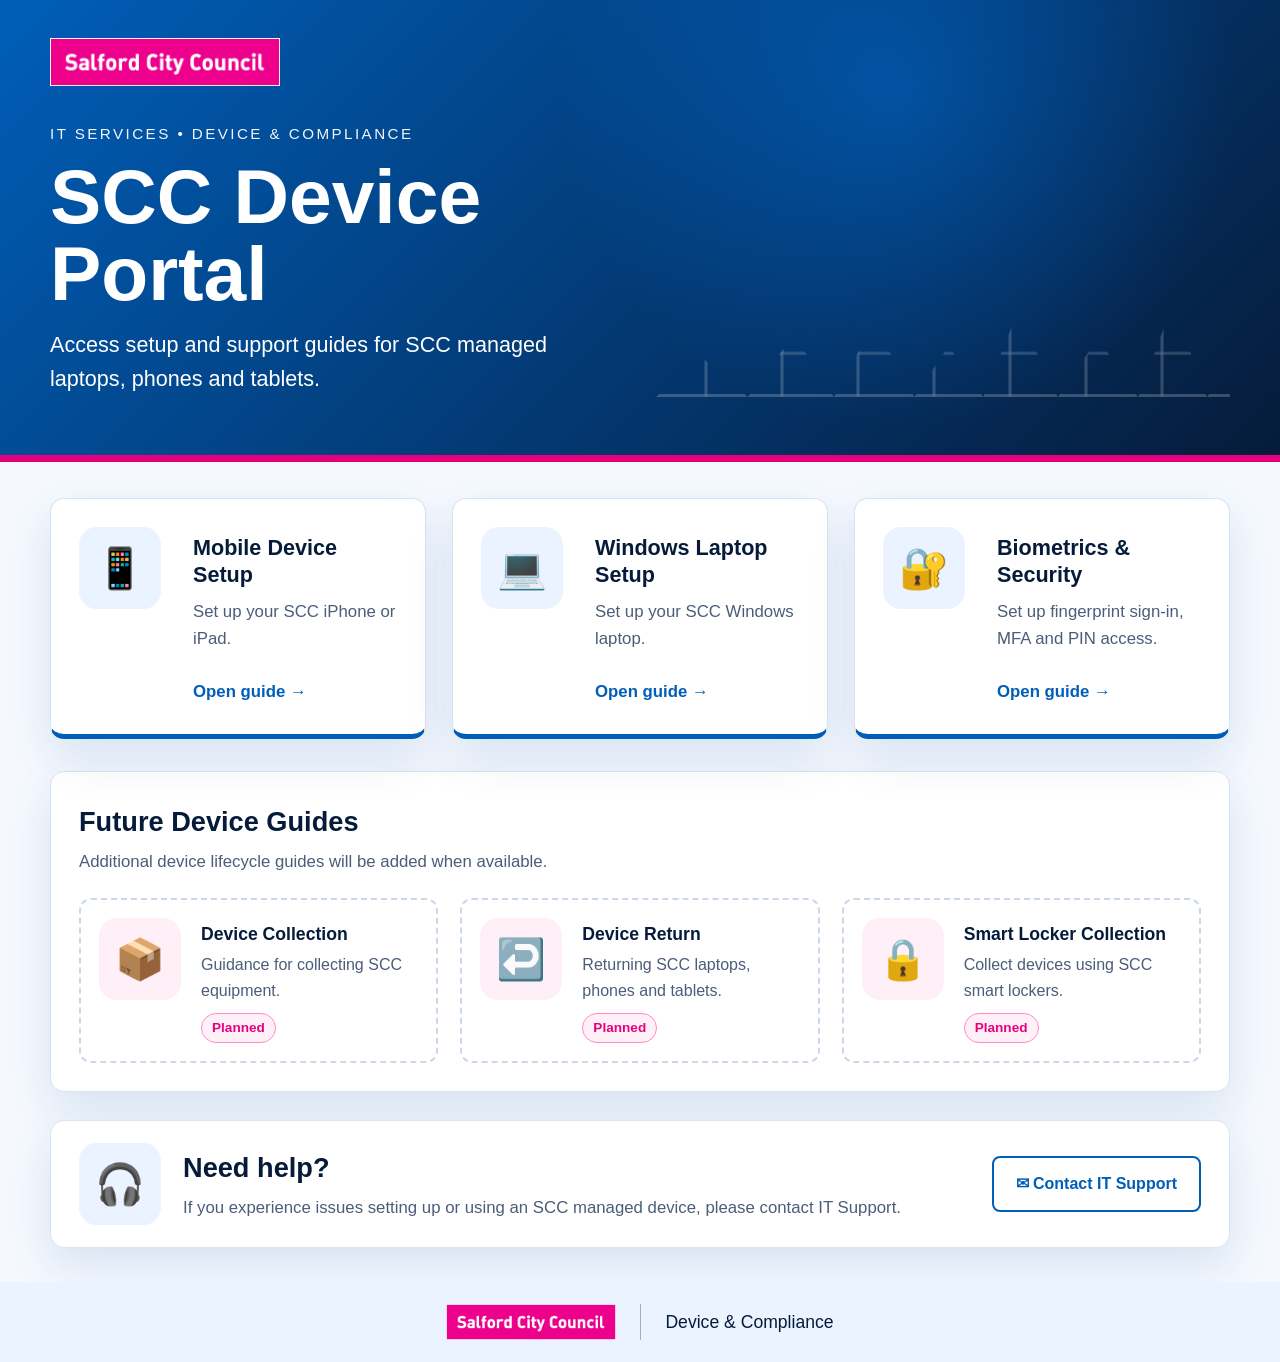
==== index.html @ e5729211 "Fix HTML formatting and structure" ====
<!doctype html>
<html lang="en-GB">
<head>
  <meta charset="utf-8" />
  <meta name="viewport" content="width=device-width, initial-scale=1" />
  <title>SCC Device Portal</title>
  <link rel="stylesheet" href="style.css" />
</head>

<body>
  <header class="hero">
    <div class="wrap hero-inner">
      <div class="hero-copy">
        <img class="scc-logo" src="images/scc-logo.png" alt="Salford City Council" />
        <p class="eyebrow">IT Services • Device & Compliance</p>
        <h1>SCC Device Portal</h1>
        <p class="lead">Access setup and support guides for SCC managed laptops, phones and tablets.</p>
      </div>

      <div class="skyline" aria-hidden="true">
        <div class="bridge"></div>
        <div class="buildings"></div>
      </div>
    </div>
  </header>

  <div class="magenta-line"></div>

  <main class="wrap">
    <section class="guide-grid" aria-label="Available device guides">
      <a class="guide-card" href="iphone/">
        <div class="icon">📱</div>
        <div>
          <h2>Mobile Device Setup</h2>
          <p>Set up your SCC iPhone or iPad.</p>
          <span>Open guide →</span>
        </div>
      </a>

      <a class="guide-card" href="windows/">
        <div class="icon">💻</div>
        <div>
          <h2>Windows Laptop Setup</h2>
          <p>Set up your SCC Windows laptop.</p>
          <span>Open guide →</span>
        </div>
      </a>

      <a class="guide-card" href="biometric/">
        <div class="icon">🔐</div>
        <div>
          <h2>Biometrics & Security</h2>
          <p>Set up fingerprint sign-in, MFA and PIN access.</p>
          <span>Open guide →</span>
        </div>
      </a>
    </section>

    <section class="future-section">
      <h2>Future Device Guides</h2>
      <p>Additional device lifecycle guides will be added when available.</p>

      <div class="future-grid">
        <div class="future-card">
          <div class="future-icon">📦</div>
          <div>
            <h3>Device Collection</h3>
            <p>Guidance for collecting SCC equipment.</p>
            <span>Planned</span>
          </div>
        </div>

        <div class="future-card">
          <div class="future-icon">↩️</div>
          <div>
            <h3>Device Return</h3>
            <p>Returning SCC laptops, phones and tablets.</p>
            <span>Planned</span>
          </div>
        </div>

        <div class="future-card">
          <div class="future-icon">🔒</div>
          <div>
            <h3>Smart Locker Collection</h3>
            <p>Collect devices using SCC smart lockers.</p>
            <span>Planned</span>
          </div>
        </div>
      </div>
    </section>

    <section class="help-card">
      <div class="help-icon">🎧</div>
      <div>
        <h2>Need help?</h2>
        <p>If you experience issues setting up or using an SCC managed device, please contact IT Support.</p>
      </div>
      <a class="support-button" href="myrubix.salford.gov.uk">✉ Contact IT Support</a>
    </section>
  </main>

  <footer class="footer">
    <div class="footer-inner">
      <img src="images/scc-logo.png" alt="Salford City Council" />
      <span></span>
      <p>Device & Compliance</p>
    </div>
  </footer>
</body>
</html>
---- style.css ----
:root {
  --blue: #005eb8;
  --dark-blue: #063765;
  --navy: #061b3a;
  --magenta: #e6007e;
  --bg: #f5f9ff;
  --panel: #ffffff;
  --text: #061b3a;
  --muted: #4b5d78;
  --border: #d9e4f2;
  --shadow: 0 18px 45px rgba(0, 64, 128, 0.12);
}

* {
  box-sizing: border-box;
}

body {
  margin: 0;
  font-family: Arial, Helvetica, sans-serif;
  background: var(--bg);
  color: var(--text);
  line-height: 1.6;
}

.wrap {
  width: min(1180px, calc(100% - 32px));
  margin: 0 auto;
}

.hero {
  background:
    radial-gradient(circle at 70% 20%, rgba(0, 130, 255, 0.35), transparent 35%),
    linear-gradient(135deg, var(--blue), var(--navy));
  color: white;
  padding: 38px 0 58px;
  overflow: hidden;
}

.hero-inner {
  display: grid;
  grid-template-columns: 1fr 1fr;
  gap: 32px;
  align-items: end;
}

.scc-logo {
  width: 230px;
  max-width: 80%;
  margin-bottom: 28px;
}

.eyebrow {
  margin: 0 0 12px;
  text-transform: uppercase;
  letter-spacing: 0.16em;
  font-size: 0.95rem;
  opacity: 0.95;
}

.hero h1 {
  margin: 0 0 16px;
  font-size: clamp(3rem, 6vw, 5.4rem);
  line-height: 1;
}

.lead {
  max-width: 620px;
  margin: 0;
  font-size: 1.35rem;
}

.skyline {
  min-height: 190px;
  opacity: 0.35;
  position: relative;
}

.skyline::before {
  content: "";
  position: absolute;
  inset: auto 0 0 0;
  height: 110px;
  border-bottom: 3px solid rgba(255,255,255,0.6);
  background:
    linear-gradient(to top, transparent 0 35%, rgba(255,255,255,0.45) 36% 38%, transparent 39%),
    repeating-linear-gradient(90deg, transparent 0 48px, rgba(255,255,255,0.55) 49px 51px, transparent 52px 76px);
  clip-path: polygon(
    0 100%, 8% 65%, 16% 100%, 24% 45%, 31% 100%,
    38% 35%, 45% 100%, 51% 55%, 57% 100%,
    63% 25%, 70% 100%, 77% 48%, 84% 100%,
    90% 18%, 96% 100%, 100% 70%, 100% 100%
  );
}

.magenta-line {
  height: 7px;
  background: var(--magenta);
}

.guide-grid {
  display: grid;
  grid-template-columns: repeat(3, 1fr);
  gap: 26px;
  margin: 36px 0 32px;
}

.guide-card {
  background: var(--panel);
  border: 1px solid var(--border);
  border-bottom: 5px solid var(--blue);
  border-radius: 14px;
  padding: 28px;
  min-height: 210px;
  display: grid;
  grid-template-columns: 92px 1fr;
  gap: 22px;
  text-decoration: none;
  color: inherit;
  box-shadow: var(--shadow);
  transition: transform 0.22s ease, box-shadow 0.22s ease, border-color 0.22s ease;
}

.guide-card:hover {
  transform: translateY(-6px);
  box-shadow: 0 26px 60px rgba(0, 64, 128, 0.2);
  border-color: var(--blue);
}

.icon,
.help-icon,
.future-icon {
  width: 82px;
  height: 82px;
  border-radius: 18px;
  background: #eaf3ff;
  display: grid;
  place-items: center;
  font-size: 2.5rem;
}

.guide-card h2 {
  margin: 8px 0 10px;
  font-size: 1.35rem;
  line-height: 1.25;
}

.guide-card p {
  margin: 0 0 26px;
  color: var(--muted);
  font-size: 1.05rem;
}

.guide-card span {
  color: var(--blue);
  font-weight: 700;
  font-size: 1.05rem;
}

.future-section,
.help-card {
  background: var(--panel);
  border: 1px solid var(--border);
  border-radius: 14px;
  box-shadow: var(--shadow);
}

.future-section {
  padding: 28px;
  margin-bottom: 28px;
}

.future-section h2,
.help-card h2 {
  margin: 0 0 6px;
  font-size: 1.7rem;
}

.future-section > p,
.help-card p {
  margin: 0;
  color: var(--muted);
  font-size: 1.05rem;
}

.future-grid {
  display: grid;
  grid-template-columns: repeat(3, 1fr);
  gap: 22px;
  margin-top: 22px;
}

.future-card {
  border: 2px dashed #cbd8ea;
  border-radius: 12px;
  padding: 18px;
  display: grid;
  grid-template-columns: 86px 1fr;
  gap: 16px;
  align-items: start;
}

.future-icon {
  background: #fff0f8;
  color: var(--magenta);
}

.future-card h3 {
  margin: 2px 0 4px;
  font-size: 1.1rem;
}

.future-card p {
  margin: 0 0 10px;
  color: var(--muted);
}

.future-card span {
  display: inline-block;
  padding: 3px 10px;
  border: 1px solid #ff8bc7;
  border-radius: 999px;
  background: #fff0f8;
  color: var(--magenta);
  font-size: 0.85rem;
  font-weight: 700;
}

.help-card {
  padding: 22px 28px;
  display: grid;
  grid-template-columns: 86px 1fr auto;
  gap: 18px;
  align-items: center;
  margin-bottom: 34px;
}

.support-button {
  border: 2px solid var(--blue);
  color: var(--blue);
  text-decoration: none;
  font-weight: 700;
  padding: 13px 22px;
  border-radius: 8px;
  white-space: nowrap;
  transition: background 0.2s ease, color 0.2s ease;
}

.support-button:hover {
  background: var(--blue);
  color: white;
}

.footer {
  background: #eaf3ff;
  padding: 22px 0;
}

.footer-inner {
  width: min(520px, calc(100% - 32px));
  margin: 0 auto;
  display: flex;
  align-items: center;
  justify-content: center;
  gap: 24px;
}

.footer img {
  width: 170px;
}

.footer span {
  width: 1px;
  height: 36px;
  background: #9fb2ca;
}

.footer p {
  margin: 0;
  font-size: 1.1rem;
}

@media (max-width: 980px) {
  .hero-inner {
    grid-template-columns: 1fr;
  }

  .skyline {
    display: none;
  }

  .guide-grid,
  .future-grid {
    grid-template-columns: 1fr;
  }

  .guide-card {
    min-height: auto;
  }

  .help-card {
    grid-template-columns: 70px 1fr;
  }

  .support-button {
    grid-column: 1 / -1;
    text-align: center;
  }
}

@media (max-width: 560px) {
  .hero {
    padding: 28px 0 44px;
  }

  .scc-logo {
    width: 210px;
    margin-bottom: 24px;
  }

  .hero h1 {
    font-size: 3rem;
  }

  .lead {
    font-size: 1.1rem;
  }

  .guide-card,
  .future-card {
    grid-template-columns: 1fr;
  }

  .icon,
  .help-icon,
  .future-icon {
    width: 68px;
    height: 68px;
    font-size: 2rem;
  }

  .footer-inner {
    flex-direction: column;
    gap: 12px;
  }

  .footer span {
    display: none;
  }
}
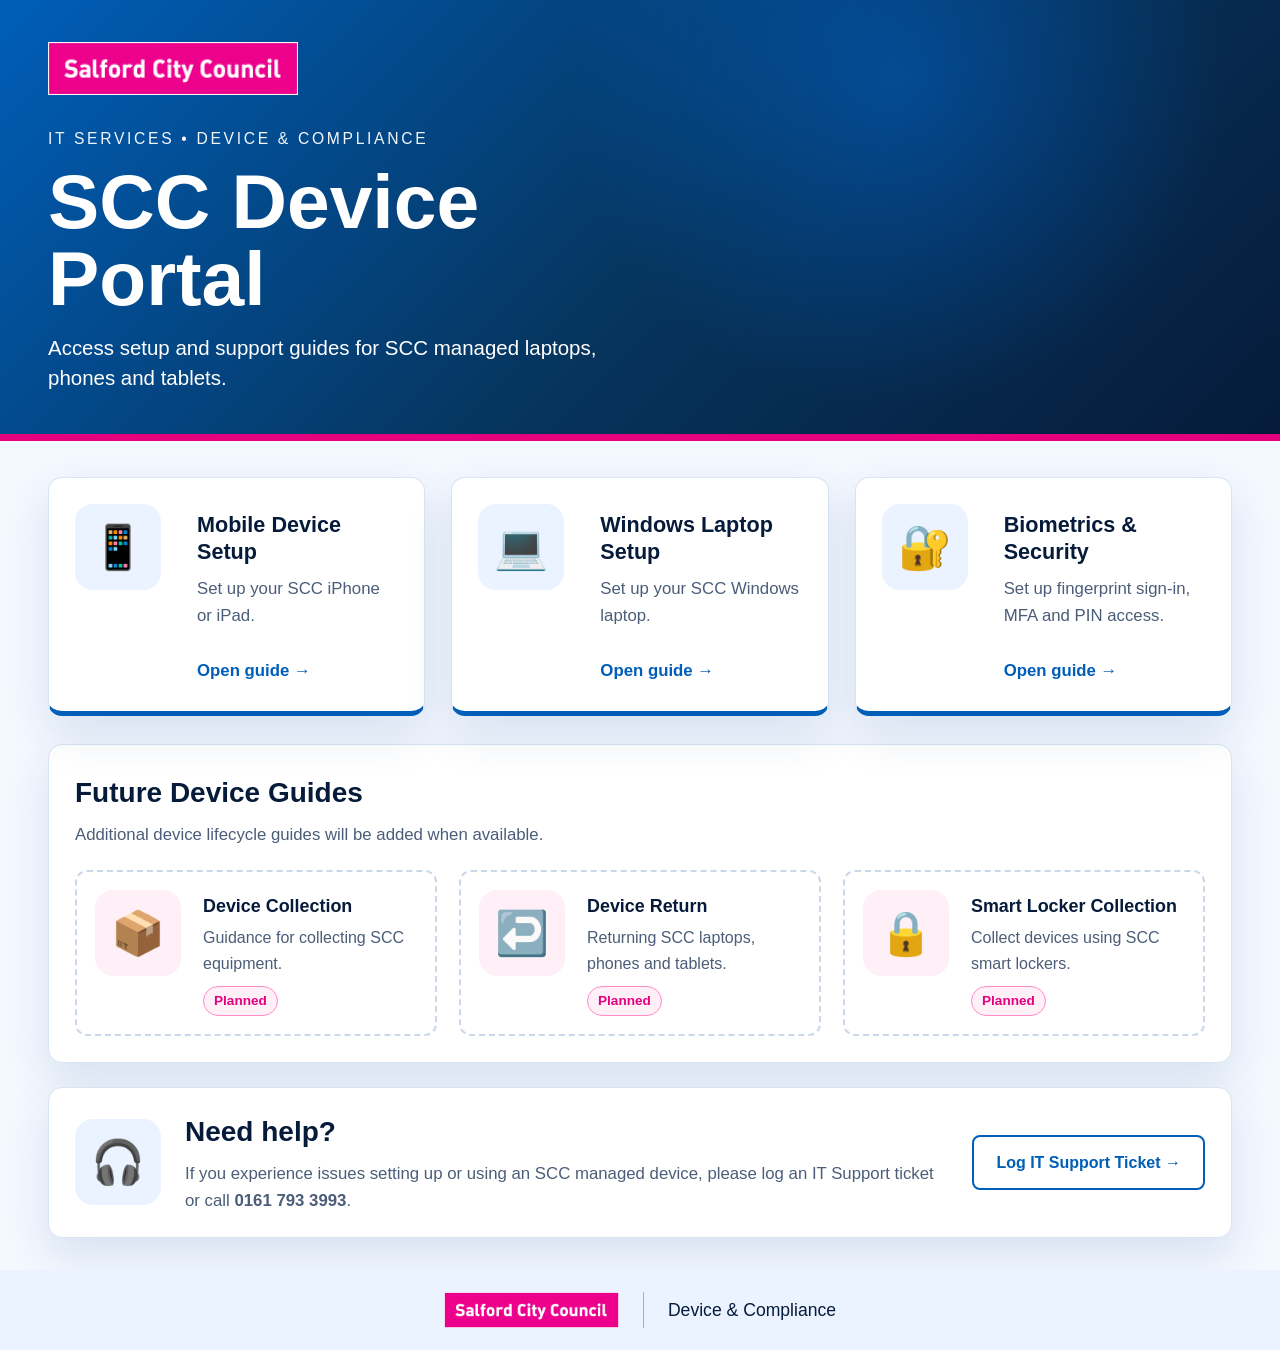
==== commit 37d134b2: "Update index.html" ====
--- a/index.html
+++ b/index.html
@@ -16,12 +16,6 @@
         <h1>SCC Device Portal</h1>
         <p class="lead">Access setup and support guides for SCC managed laptops, phones and tablets.</p>
       </div>
-
-      <div class="skyline" aria-hidden="true">
-        <div class="bridge"></div>
-        <div class="buildings"></div>
-      </div>
-    </div>
   </header>
 
   <div class="magenta-line"></div>
@@ -91,13 +85,18 @@
     </section>
 
     <section class="help-card">
-      <div class="help-icon">🎧</div>
-      <div>
-        <h2>Need help?</h2>
-        <p>If you experience issues setting up or using an SCC managed device, please contact IT Support.</p>
-      </div>
-      <a class="support-button" href="myrubix.salford.gov.uk">✉ Contact IT Support</a>
-    </section>
+  <div class="help-icon">🎧</div>
+  <div>
+    <h2>Need help?</h2>
+    <p>
+      If you experience issues setting up or using an SCC managed device,
+      please log an IT Support ticket or call <strong>0161 793 3993</strong>.
+    </p>
+  </div>
+  <a class="support-button" href="https://myrubix.salford.gov.uk">
+    Log IT Support Ticket →
+  </a>
+</section>
   </main>
 
   <footer class="footer">
--- a/style.css
+++ b/style.css
@@ -1,9 +1,9 @@
 :root {
   --blue: #005eb8;
-  --dark-blue: #063765;
+  --blue-dark: #06345c;
   --navy: #061b3a;
   --magenta: #e6007e;
-  --bg: #f5f9ff;
+  --bg: #f4f8ff;
   --panel: #ffffff;
   --text: #061b3a;
   --muted: #4b5d78;
@@ -24,72 +24,82 @@
 }
 
 .wrap {
-  width: min(1180px, calc(100% - 32px));
+  width: min(1280px, calc(100% - 96px));
   margin: 0 auto;
 }
 
 .hero {
   background:
-    radial-gradient(circle at 70% 20%, rgba(0, 130, 255, 0.35), transparent 35%),
-    linear-gradient(135deg, var(--blue), var(--navy));
-  color: white;
-  padding: 38px 0 58px;
+    radial-gradient(circle at 70% 18%, rgba(0, 120, 255, 0.35), transparent 34%),
+    linear-gradient(135deg, #005eb8 0%, #06345c 55%, #061b3a 100%);
+  color: #fff;
+  padding: 42px 0 42px;
+  position: relative;
   overflow: hidden;
 }
 
 .hero-inner {
+  min-height: 270px;
   display: grid;
   grid-template-columns: 1fr 1fr;
-  gap: 32px;
-  align-items: end;
+  gap: 40px;
+  align-items: center;
 }
 
 .scc-logo {
-  width: 230px;
-  max-width: 80%;
-  margin-bottom: 28px;
+  width: 250px;
+  max-width: 85%;
+  margin-bottom: 24px;
 }
 
 .eyebrow {
   margin: 0 0 12px;
   text-transform: uppercase;
-  letter-spacing: 0.16em;
-  font-size: 0.95rem;
+  letter-spacing: 0.17em;
+  font-size: 0.98rem;
   opacity: 0.95;
 }
 
 .hero h1 {
   margin: 0 0 16px;
-  font-size: clamp(3rem, 6vw, 5.4rem);
+  font-size: clamp(3.8rem, 6vw, 5.6rem);
   line-height: 1;
+  font-weight: 800;
 }
 
 .lead {
+  margin: 0;
   max-width: 620px;
-  margin: 0;
-  font-size: 1.35rem;
+  font-size: 1.28rem;
+  line-height: 1.45;
 }
 
 .skyline {
-  min-height: 190px;
-  opacity: 0.35;
+  height: 210px;
   position: relative;
+  opacity: 0.38;
 }
 
 .skyline::before {
   content: "";
   position: absolute;
-  inset: auto 0 0 0;
-  height: 110px;
-  border-bottom: 3px solid rgba(255,255,255,0.6);
+  right: 0;
+  bottom: 8px;
+  width: 100%;
+  height: 150px;
+  border-bottom: 2px solid rgba(255,255,255,0.65);
   background:
-    linear-gradient(to top, transparent 0 35%, rgba(255,255,255,0.45) 36% 38%, transparent 39%),
-    repeating-linear-gradient(90deg, transparent 0 48px, rgba(255,255,255,0.55) 49px 51px, transparent 52px 76px);
+    repeating-linear-gradient(
+      90deg,
+      transparent 0 32px,
+      rgba(255,255,255,0.6) 33px 35px,
+      transparent 36px 62px
+    );
   clip-path: polygon(
-    0 100%, 8% 65%, 16% 100%, 24% 45%, 31% 100%,
-    38% 35%, 45% 100%, 51% 55%, 57% 100%,
-    63% 25%, 70% 100%, 77% 48%, 84% 100%,
-    90% 18%, 96% 100%, 100% 70%, 100% 100%
+    0 100%, 8% 78%, 14% 100%, 22% 48%, 30% 100%,
+    38% 58%, 45% 100%, 52% 38%, 59% 100%,
+    66% 30%, 73% 100%, 80% 46%, 87% 100%,
+    93% 18%, 98% 100%, 100% 76%, 100% 100%
   );
 }
 
@@ -98,11 +108,15 @@
   background: var(--magenta);
 }
 
+main.wrap {
+  padding-top: 36px;
+}
+
 .guide-grid {
   display: grid;
   grid-template-columns: repeat(3, 1fr);
   gap: 26px;
-  margin: 36px 0 32px;
+  margin: 0 0 28px;
 }
 
 .guide-card {
@@ -110,11 +124,11 @@
   border: 1px solid var(--border);
   border-bottom: 5px solid var(--blue);
   border-radius: 14px;
-  padding: 28px;
   min-height: 210px;
-  display: grid;
-  grid-template-columns: 92px 1fr;
-  gap: 22px;
+  padding: 26px;
+  display: grid;
+  grid-template-columns: 98px 1fr;
+  gap: 24px;
   text-decoration: none;
   color: inherit;
   box-shadow: var(--shadow);
@@ -128,15 +142,15 @@
 }
 
 .icon,
-.help-icon,
-.future-icon {
-  width: 82px;
-  height: 82px;
+.future-icon,
+.help-icon {
+  width: 86px;
+  height: 86px;
   border-radius: 18px;
   background: #eaf3ff;
   display: grid;
   place-items: center;
-  font-size: 2.5rem;
+  font-size: 2.7rem;
 }
 
 .guide-card h2 {
@@ -146,7 +160,7 @@
 }
 
 .guide-card p {
-  margin: 0 0 26px;
+  margin: 0 0 28px;
   color: var(--muted);
   font-size: 1.05rem;
 }
@@ -166,14 +180,14 @@
 }
 
 .future-section {
-  padding: 28px;
-  margin-bottom: 28px;
+  padding: 26px;
+  margin-bottom: 24px;
 }
 
 .future-section h2,
 .help-card h2 {
   margin: 0 0 6px;
-  font-size: 1.7rem;
+  font-size: 1.75rem;
 }
 
 .future-section > p,
@@ -195,8 +209,8 @@
   border-radius: 12px;
   padding: 18px;
   display: grid;
-  grid-template-columns: 86px 1fr;
-  gap: 16px;
+  grid-template-columns: 90px 1fr;
+  gap: 18px;
   align-items: start;
 }
 
@@ -207,7 +221,7 @@
 
 .future-card h3 {
   margin: 2px 0 4px;
-  font-size: 1.1rem;
+  font-size: 1.12rem;
 }
 
 .future-card p {
@@ -227,12 +241,12 @@
 }
 
 .help-card {
-  padding: 22px 28px;
-  display: grid;
-  grid-template-columns: 86px 1fr auto;
-  gap: 18px;
+  padding: 22px 26px;
+  display: grid;
+  grid-template-columns: 90px 1fr auto;
+  gap: 20px;
   align-items: center;
-  margin-bottom: 34px;
+  margin-bottom: 32px;
 }
 
 .support-button {
@@ -248,7 +262,7 @@
 
 .support-button:hover {
   background: var(--blue);
-  color: white;
+  color: #fff;
 }
 
 .footer {
@@ -257,7 +271,7 @@
 }
 
 .footer-inner {
-  width: min(520px, calc(100% - 32px));
+  width: min(560px, calc(100% - 32px));
   margin: 0 auto;
   display: flex;
   align-items: center;
@@ -266,7 +280,7 @@
 }
 
 .footer img {
-  width: 170px;
+  width: 175px;
 }
 
 .footer span {
@@ -280,7 +294,11 @@
   font-size: 1.1rem;
 }
 
-@media (max-width: 980px) {
+@media (max-width: 1050px) {
+  .wrap {
+    width: min(900px, calc(100% - 48px));
+  }
+
   .hero-inner {
     grid-template-columns: 1fr;
   }
@@ -299,7 +317,7 @@
   }
 
   .help-card {
-    grid-template-columns: 70px 1fr;
+    grid-template-columns: 80px 1fr;
   }
 
   .support-button {
@@ -309,13 +327,17 @@
 }
 
 @media (max-width: 560px) {
+  .wrap {
+    width: calc(100% - 28px);
+  }
+
   .hero {
-    padding: 28px 0 44px;
+    padding: 30px 0 38px;
   }
 
   .scc-logo {
     width: 210px;
-    margin-bottom: 24px;
+    margin-bottom: 22px;
   }
 
   .hero h1 {
@@ -324,6 +346,10 @@
 
   .lead {
     font-size: 1.1rem;
+  }
+
+  main.wrap {
+    padding-top: 24px;
   }
 
   .guide-card,
@@ -332,8 +358,8 @@
   }
 
   .icon,
-  .help-icon,
-  .future-icon {
+  .future-icon,
+  .help-icon {
     width: 68px;
     height: 68px;
     font-size: 2rem;
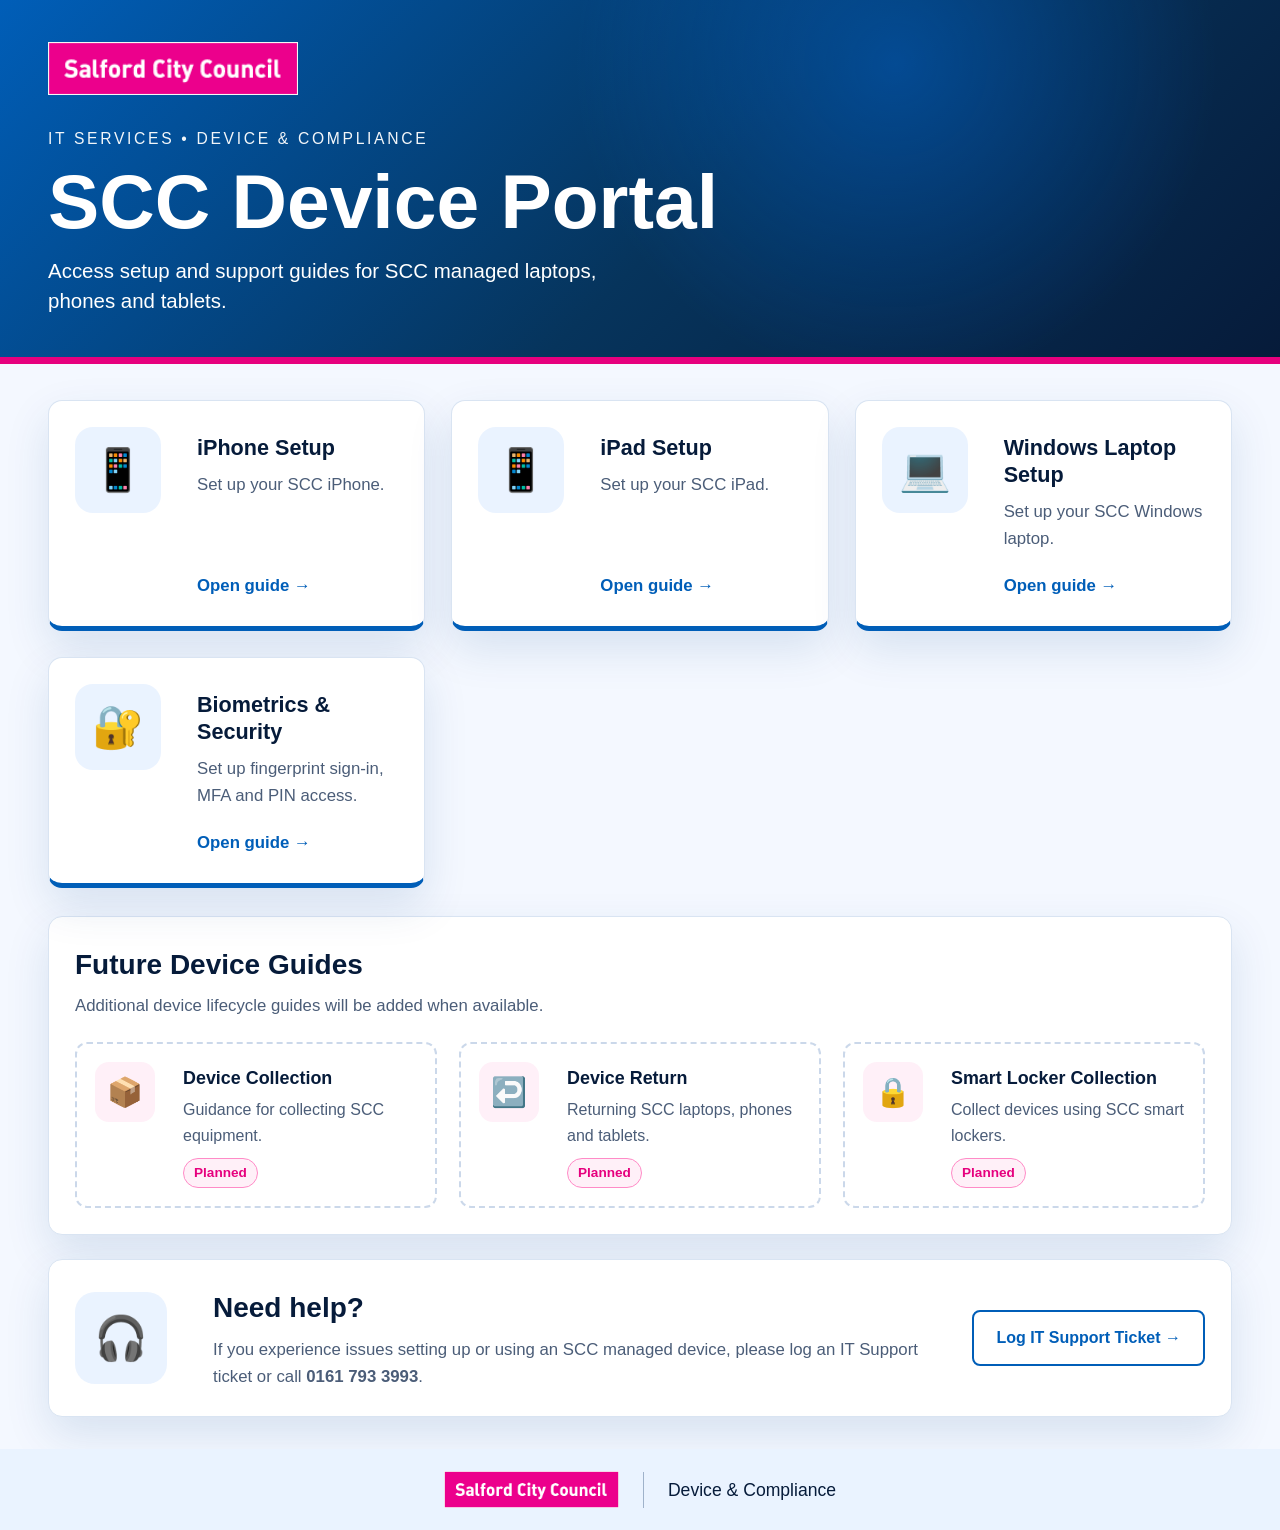
==== commit b29d761a: "Revise device guides and add iPad setup Updated device setup guides and added iPad setup section." ====
--- a/index.html
+++ b/index.html
@@ -21,35 +21,43 @@
   <div class="magenta-line"></div>
 
   <main class="wrap">
-    <section class="guide-grid" aria-label="Available device guides">
-      <a class="guide-card" href="iphone/">
-        <div class="icon">📱</div>
-        <div>
-          <h2>Mobile Device Setup</h2>
-          <p>Set up your SCC iPhone or iPad.</p>
-          <span>Open guide →</span>
-        </div>
-      </a>
+<section class="guide-grid" aria-label="Available device guides">
+  <a class="guide-card" href="iphone/">
+    <div class="icon">📱</div>
+    <div>
+      <h2>iPhone Setup</h2>
+      <p>Set up your SCC iPhone.</p>
+      <span>Open guide →</span>
+    </div>
+  </a>
 
-      <a class="guide-card" href="windows/">
-        <div class="icon">💻</div>
-        <div>
-          <h2>Windows Laptop Setup</h2>
-          <p>Set up your SCC Windows laptop.</p>
-          <span>Open guide →</span>
-        </div>
-      </a>
+  <a class="guide-card" href="ipad/">
+    <div class="icon">📱</div>
+    <div>
+      <h2>iPad Setup</h2>
+      <p>Set up your SCC iPad.</p>
+      <span>Open guide →</span>
+    </div>
+  </a>
 
-      <a class="guide-card" href="biometric/">
-        <div class="icon">🔐</div>
-        <div>
-          <h2>Biometrics & Security</h2>
-          <p>Set up fingerprint sign-in, MFA and PIN access.</p>
-          <span>Open guide →</span>
-        </div>
-      </a>
-    </section>
+  <a class="guide-card" href="windows/">
+    <div class="icon">💻</div>
+    <div>
+      <h2>Windows Laptop Setup</h2>
+      <p>Set up your SCC Windows laptop.</p>
+      <span>Open guide →</span>
+    </div>
+  </a>
 
+  <a class="guide-card" href="biometric/">
+    <div class="icon">🔐</div>
+    <div>
+      <h2>Biometrics & Security</h2>
+      <p>Set up fingerprint sign-in, MFA and PIN access.</p>
+      <span>Open guide →</span>
+    </div>
+  </a>
+</section>
     <section class="future-section">
       <h2>Future Device Guides</h2>
       <p>Additional device lifecycle guides will be added when available.</p>
--- a/style.css
+++ b/style.css
@@ -33,16 +33,14 @@
     radial-gradient(circle at 70% 18%, rgba(0, 120, 255, 0.35), transparent 34%),
     linear-gradient(135deg, #005eb8 0%, #06345c 55%, #061b3a 100%);
   color: #fff;
-  padding: 42px 0 42px;
+  padding: 42px 0;
   position: relative;
   overflow: hidden;
 }
 
 .hero-inner {
   min-height: 270px;
-  display: grid;
-  grid-template-columns: 1fr 1fr;
-  gap: 40px;
+  display: flex;
   align-items: center;
 }
 
@@ -74,35 +72,6 @@
   line-height: 1.45;
 }
 
-.skyline {
-  height: 210px;
-  position: relative;
-  opacity: 0.38;
-}
-
-.skyline::before {
-  content: "";
-  position: absolute;
-  right: 0;
-  bottom: 8px;
-  width: 100%;
-  height: 150px;
-  border-bottom: 2px solid rgba(255,255,255,0.65);
-  background:
-    repeating-linear-gradient(
-      90deg,
-      transparent 0 32px,
-      rgba(255,255,255,0.6) 33px 35px,
-      transparent 36px 62px
-    );
-  clip-path: polygon(
-    0 100%, 8% 78%, 14% 100%, 22% 48%, 30% 100%,
-    38% 58%, 45% 100%, 52% 38%, 59% 100%,
-    66% 30%, 73% 100%, 80% 46%, 87% 100%,
-    93% 18%, 98% 100%, 100% 76%, 100% 100%
-  );
-}
-
 .magenta-line {
   height: 7px;
   background: var(--magenta);
@@ -124,7 +93,7 @@
   border: 1px solid var(--border);
   border-bottom: 5px solid var(--blue);
   border-radius: 14px;
-  min-height: 210px;
+  min-height: 200px;
   padding: 26px;
   display: grid;
   grid-template-columns: 98px 1fr;
@@ -141,16 +110,20 @@
   border-color: var(--blue);
 }
 
-.icon,
-.future-icon,
-.help-icon {
+.icon {
   width: 86px;
   height: 86px;
   border-radius: 18px;
   background: #eaf3ff;
   display: grid;
   place-items: center;
-  font-size: 2.7rem;
+  font-size: 2.6rem;
+}
+
+.guide-card > div:last-child {
+  display: flex;
+  flex-direction: column;
+  height: 100%;
 }
 
 .guide-card h2 {
@@ -160,12 +133,14 @@
 }
 
 .guide-card p {
-  margin: 0 0 28px;
+  margin: 0;
   color: var(--muted);
   font-size: 1.05rem;
 }
 
 .guide-card span {
+  margin-top: auto;
+  padding-top: 20px;
   color: var(--blue);
   font-weight: 700;
   font-size: 1.05rem;
@@ -209,14 +184,20 @@
   border-radius: 12px;
   padding: 18px;
   display: grid;
-  grid-template-columns: 90px 1fr;
-  gap: 18px;
+  grid-template-columns: 72px 1fr;
+  gap: 16px;
   align-items: start;
 }
 
 .future-icon {
+  width: 60px;
+  height: 60px;
+  border-radius: 14px;
   background: #fff0f8;
   color: var(--magenta);
+  display: grid;
+  place-items: center;
+  font-size: 1.8rem;
 }
 
 .future-card h3 {
@@ -241,12 +222,22 @@
 }
 
 .help-card {
-  padding: 22px 26px;
-  display: grid;
-  grid-template-columns: 90px 1fr auto;
-  gap: 20px;
+  padding: 26px;
+  display: grid;
+  grid-template-columns: 110px 1fr auto;
+  gap: 28px;
   align-items: center;
   margin-bottom: 32px;
+}
+
+.help-icon {
+  width: 92px;
+  height: 92px;
+  border-radius: 20px;
+  background: #eaf3ff;
+  display: grid;
+  place-items: center;
+  font-size: 2.7rem;
 }
 
 .support-button {
@@ -257,6 +248,7 @@
   padding: 13px 22px;
   border-radius: 8px;
   white-space: nowrap;
+  text-align: center;
   transition: background 0.2s ease, color 0.2s ease;
 }
 
@@ -299,14 +291,6 @@
     width: min(900px, calc(100% - 48px));
   }
 
-  .hero-inner {
-    grid-template-columns: 1fr;
-  }
-
-  .skyline {
-    display: none;
-  }
-
   .guide-grid,
   .future-grid {
     grid-template-columns: 1fr;
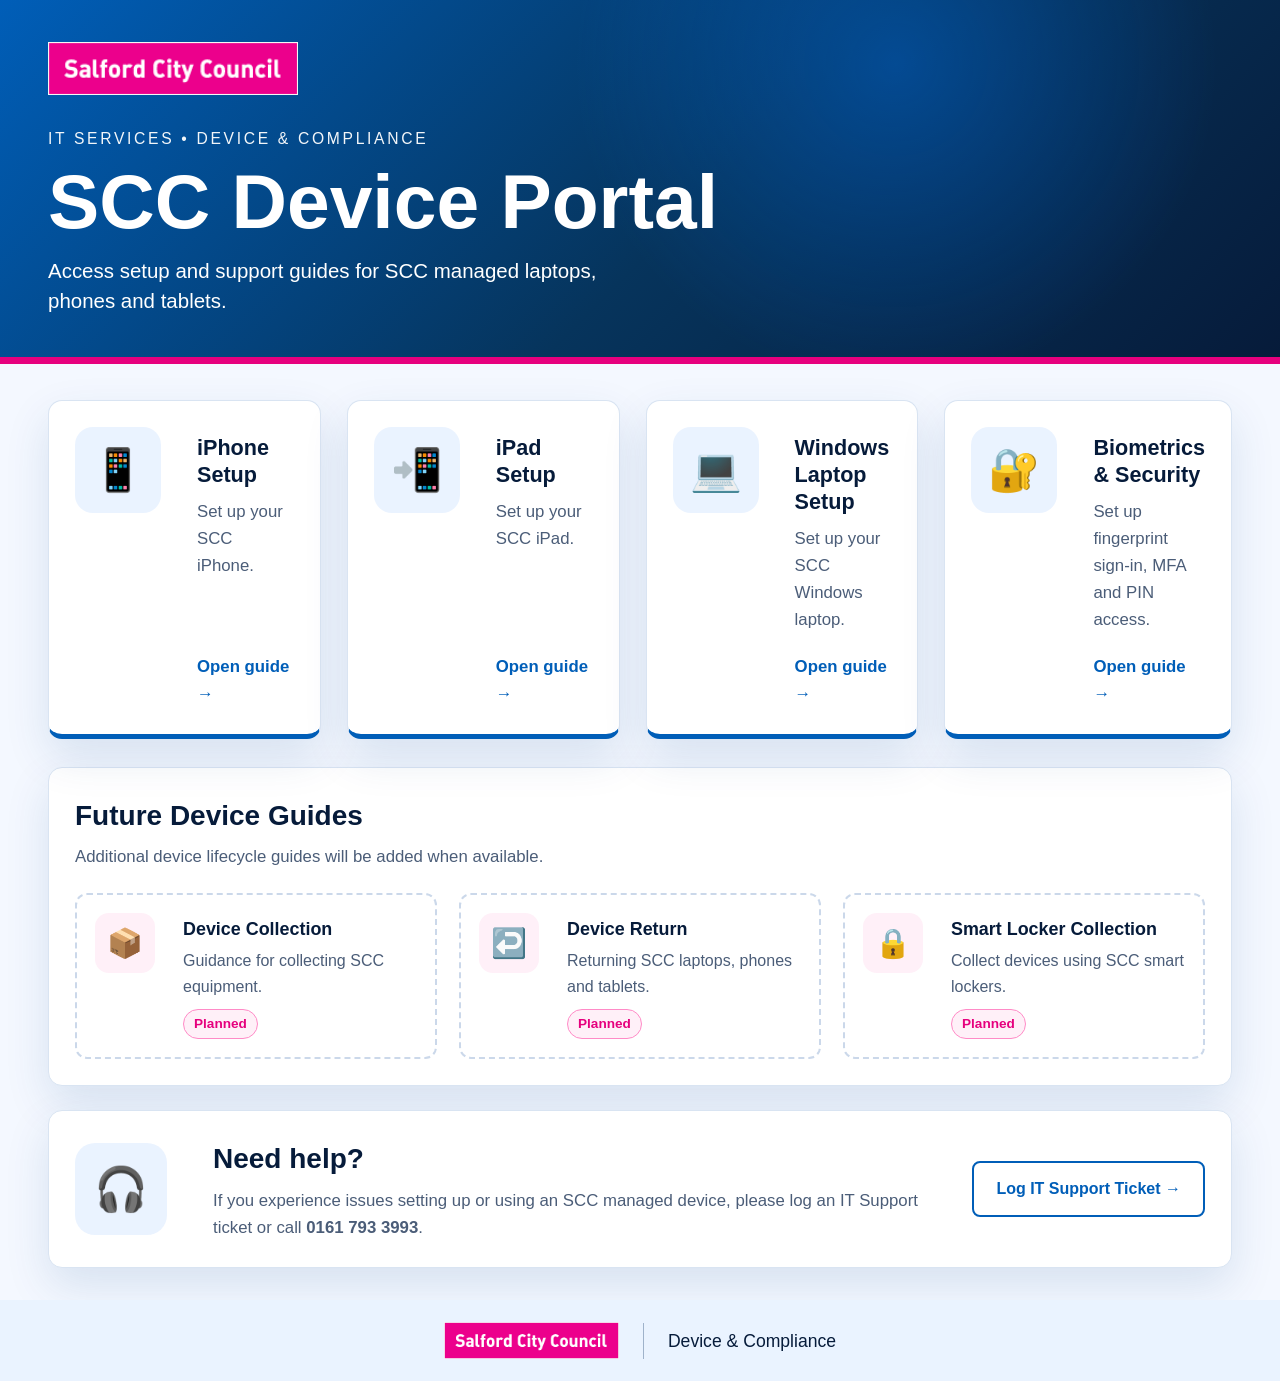
==== commit 107f2605: "Update index.html with new device guide links" ====
--- a/index.html
+++ b/index.html
@@ -32,7 +32,7 @@
   </a>
 
   <a class="guide-card" href="ipad/">
-    <div class="icon">📱</div>
+    <div class="icon">📲</div>
     <div>
       <h2>iPad Setup</h2>
       <p>Set up your SCC iPad.</p>
--- a/style.css
+++ b/style.css
@@ -30,331 +30,352 @@
 
 .hero {
   background:
-    radial-gradient(circle at 70% 18%, rgba(0, 120, 255, 0.35), transparent 34%),
-    linear-gradient(135deg, #005eb8 0%, #06345c 55%, #061b3a 100%);
-  color: #fff;
-  padding: 42px 0;
-  position: relative;
-  overflow: hidden;
-}
-
-.hero-inner {
-  min-height: 270px;
-  display: flex;
-  align-items: center;
-}
-
-.scc-logo {
-  width: 250px;
-  max-width: 85%;
-  margin-bottom: 24px;
-}
-
-.eyebrow {
-  margin: 0 0 12px;
-  text-transform: uppercase;
-  letter-spacing: 0.17em;
-  font-size: 0.98rem;
-  opacity: 0.95;
-}
-
-.hero h1 {
-  margin: 0 0 16px;
-  font-size: clamp(3.8rem, 6vw, 5.6rem);
-  line-height: 1;
-  font-weight: 800;
-}
-
-.lead {
-  margin: 0;
-  max-width: 620px;
-  font-size: 1.28rem;
-  line-height: 1.45;
-}
-
-.magenta-line {
-  height: 7px;
-  background: var(--magenta);
-}
-
-main.wrap {
-  padding-top: 36px;
-}
-
-.guide-grid {
-  display: grid;
-  grid-template-columns: repeat(3, 1fr);
-  gap: 26px;
-  margin: 0 0 28px;
-}
-
-.guide-card {
-  background: var(--panel);
-  border: 1px solid var(--border);
-  border-bottom: 5px solid var(--blue);
-  border-radius: 14px;
-  min-height: 200px;
-  padding: 26px;
-  display: grid;
-  grid-template-columns: 98px 1fr;
-  gap: 24px;
-  text-decoration: none;
-  color: inherit;
-  box-shadow: var(--shadow);
-  transition: transform 0.22s ease, box-shadow 0.22s ease, border-color 0.22s ease;
-}
-
-.guide-card:hover {
-  transform: translateY(-6px);
-  box-shadow: 0 26px 60px rgba(0, 64, 128, 0.2);
-  border-color: var(--blue);
-}
-
-.icon {
-  width: 86px;
-  height: 86px;
-  border-radius: 18px;
-  background: #eaf3ff;
-  display: grid;
-  place-items: center;
-  font-size: 2.6rem;
-}
-
-.guide-card > div:last-child {
-  display: flex;
-  flex-direction: column;
-  height: 100%;
-}
-
-.guide-card h2 {
-  margin: 8px 0 10px;
-  font-size: 1.35rem;
-  line-height: 1.25;
-}
-
-.guide-card p {
-  margin: 0;
-  color: var(--muted);
-  font-size: 1.05rem;
-}
-
-.guide-card span {
-  margin-top: auto;
-  padding-top: 20px;
-  color: var(--blue);
-  font-weight: 700;
-  font-size: 1.05rem;
-}
+    radial-gradient(circle at 70% 18%, rgba(0,120,255,.35), transparent 34%),
+    linear-gradient(135deg,#005eb8 0%,#06345c 55%,#061b3a 100%);
+  color:#fff;
+  padding:42px 0;
+  position:relative;
+  overflow:hidden;
+}
+
+.hero-inner{
+  min-height:270px;
+  display:flex;
+  align-items:center;
+}
+
+.scc-logo{
+  width:250px;
+  max-width:85%;
+  margin-bottom:24px;
+}
+
+.eyebrow{
+  margin:0 0 12px;
+  text-transform:uppercase;
+  letter-spacing:.17em;
+  font-size:.98rem;
+  opacity:.95;
+}
+
+.hero h1{
+  margin:0 0 16px;
+  font-size:clamp(3.8rem,6vw,5.6rem);
+  line-height:1;
+  font-weight:800;
+}
+
+.lead{
+  margin:0;
+  max-width:620px;
+  font-size:1.28rem;
+  line-height:1.45;
+}
+
+.magenta-line{
+  height:7px;
+  background:var(--magenta);
+}
+
+main.wrap{
+  padding-top:36px;
+}
+
+/* ---------------- GUIDE CARDS ---------------- */
+
+.guide-grid{
+  display:grid;
+  grid-template-columns:repeat(4,1fr);
+  gap:26px;
+  margin:0 0 28px;
+}
+
+.guide-card{
+  background:var(--panel);
+  border:1px solid var(--border);
+  border-bottom:5px solid var(--blue);
+  border-radius:14px;
+  min-height:200px;
+  padding:26px;
+  display:grid;
+  grid-template-columns:98px 1fr;
+  gap:24px;
+  text-decoration:none;
+  color:inherit;
+  box-shadow:var(--shadow);
+  transition:.22s;
+}
+
+.guide-card:hover{
+  transform:translateY(-6px);
+  box-shadow:0 26px 60px rgba(0,64,128,.2);
+  border-color:var(--blue);
+}
+
+.icon{
+  width:86px;
+  height:86px;
+  border-radius:18px;
+  background:#eaf3ff;
+  display:grid;
+  place-items:center;
+  font-size:2.6rem;
+}
+
+.guide-card>div:last-child{
+  display:flex;
+  flex-direction:column;
+  height:100%;
+}
+
+.guide-card h2{
+  margin:8px 0 10px;
+  font-size:1.35rem;
+  line-height:1.25;
+}
+
+.guide-card p{
+  margin:0;
+  color:var(--muted);
+  font-size:1.05rem;
+}
+
+.guide-card span{
+  margin-top:auto;
+  padding-top:20px;
+  color:var(--blue);
+  font-weight:700;
+  font-size:1.05rem;
+}
+
+/* ---------------- FUTURE GUIDES ---------------- */
 
 .future-section,
-.help-card {
-  background: var(--panel);
-  border: 1px solid var(--border);
-  border-radius: 14px;
-  box-shadow: var(--shadow);
-}
-
-.future-section {
-  padding: 26px;
-  margin-bottom: 24px;
+.help-card{
+  background:var(--panel);
+  border:1px solid var(--border);
+  border-radius:14px;
+  box-shadow:var(--shadow);
+}
+
+.future-section{
+  padding:26px;
+  margin-bottom:24px;
 }
 
 .future-section h2,
-.help-card h2 {
-  margin: 0 0 6px;
-  font-size: 1.75rem;
-}
-
-.future-section > p,
-.help-card p {
-  margin: 0;
-  color: var(--muted);
-  font-size: 1.05rem;
-}
-
-.future-grid {
-  display: grid;
-  grid-template-columns: repeat(3, 1fr);
-  gap: 22px;
-  margin-top: 22px;
-}
-
-.future-card {
-  border: 2px dashed #cbd8ea;
-  border-radius: 12px;
-  padding: 18px;
-  display: grid;
-  grid-template-columns: 72px 1fr;
-  gap: 16px;
-  align-items: start;
-}
-
-.future-icon {
-  width: 60px;
-  height: 60px;
-  border-radius: 14px;
-  background: #fff0f8;
-  color: var(--magenta);
-  display: grid;
-  place-items: center;
-  font-size: 1.8rem;
-}
-
-.future-card h3 {
-  margin: 2px 0 4px;
-  font-size: 1.12rem;
-}
-
-.future-card p {
-  margin: 0 0 10px;
-  color: var(--muted);
-}
-
-.future-card span {
-  display: inline-block;
-  padding: 3px 10px;
-  border: 1px solid #ff8bc7;
-  border-radius: 999px;
-  background: #fff0f8;
-  color: var(--magenta);
-  font-size: 0.85rem;
-  font-weight: 700;
-}
-
-.help-card {
-  padding: 26px;
-  display: grid;
-  grid-template-columns: 110px 1fr auto;
-  gap: 28px;
-  align-items: center;
-  margin-bottom: 32px;
-}
-
-.help-icon {
-  width: 92px;
-  height: 92px;
-  border-radius: 20px;
-  background: #eaf3ff;
-  display: grid;
-  place-items: center;
-  font-size: 2.7rem;
-}
-
-.support-button {
-  border: 2px solid var(--blue);
-  color: var(--blue);
-  text-decoration: none;
-  font-weight: 700;
-  padding: 13px 22px;
-  border-radius: 8px;
-  white-space: nowrap;
-  text-align: center;
-  transition: background 0.2s ease, color 0.2s ease;
-}
-
-.support-button:hover {
-  background: var(--blue);
-  color: #fff;
-}
-
-.footer {
-  background: #eaf3ff;
-  padding: 22px 0;
-}
-
-.footer-inner {
-  width: min(560px, calc(100% - 32px));
-  margin: 0 auto;
-  display: flex;
-  align-items: center;
-  justify-content: center;
-  gap: 24px;
-}
-
-.footer img {
-  width: 175px;
-}
-
-.footer span {
-  width: 1px;
-  height: 36px;
-  background: #9fb2ca;
-}
-
-.footer p {
-  margin: 0;
-  font-size: 1.1rem;
-}
-
-@media (max-width: 1050px) {
-  .wrap {
-    width: min(900px, calc(100% - 48px));
-  }
-
-  .guide-grid,
-  .future-grid {
-    grid-template-columns: 1fr;
-  }
-
-  .guide-card {
-    min-height: auto;
-  }
-
-  .help-card {
-    grid-template-columns: 80px 1fr;
-  }
-
-  .support-button {
-    grid-column: 1 / -1;
-    text-align: center;
-  }
-}
-
-@media (max-width: 560px) {
-  .wrap {
-    width: calc(100% - 28px);
-  }
-
-  .hero {
-    padding: 30px 0 38px;
-  }
-
-  .scc-logo {
-    width: 210px;
-    margin-bottom: 22px;
-  }
-
-  .hero h1 {
-    font-size: 3rem;
-  }
-
-  .lead {
-    font-size: 1.1rem;
-  }
-
-  main.wrap {
-    padding-top: 24px;
+.help-card h2{
+  margin:0 0 6px;
+  font-size:1.75rem;
+}
+
+.future-section>p,
+.help-card p{
+  margin:0;
+  color:var(--muted);
+  font-size:1.05rem;
+}
+
+.future-grid{
+  display:grid;
+  grid-template-columns:repeat(3,1fr);
+  gap:22px;
+  margin-top:22px;
+}
+
+.future-card{
+  border:2px dashed #cbd8ea;
+  border-radius:12px;
+  padding:18px;
+  display:grid;
+  grid-template-columns:72px 1fr;
+  gap:16px;
+  align-items:start;
+}
+
+.future-icon{
+  width:60px;
+  height:60px;
+  border-radius:14px;
+  background:#fff0f8;
+  color:var(--magenta);
+  display:grid;
+  place-items:center;
+  font-size:1.8rem;
+}
+
+.future-card h3{
+  margin:2px 0 4px;
+  font-size:1.12rem;
+}
+
+.future-card p{
+  margin:0 0 10px;
+  color:var(--muted);
+}
+
+.future-card span{
+  display:inline-block;
+  padding:3px 10px;
+  border:1px solid #ff8bc7;
+  border-radius:999px;
+  background:#fff0f8;
+  color:var(--magenta);
+  font-size:.85rem;
+  font-weight:700;
+}
+
+/* ---------------- HELP ---------------- */
+
+.help-card{
+  padding:26px;
+  display:grid;
+  grid-template-columns:110px 1fr auto;
+  gap:28px;
+  align-items:center;
+  margin-bottom:32px;
+}
+
+.help-icon{
+  width:92px;
+  height:92px;
+  border-radius:20px;
+  background:#eaf3ff;
+  display:grid;
+  place-items:center;
+  font-size:2.7rem;
+}
+
+.support-button{
+  border:2px solid var(--blue);
+  color:var(--blue);
+  text-decoration:none;
+  font-weight:700;
+  padding:13px 22px;
+  border-radius:8px;
+  white-space:nowrap;
+  text-align:center;
+  transition:.2s;
+}
+
+.support-button:hover{
+  background:var(--blue);
+  color:#fff;
+}
+
+/* ---------------- FOOTER ---------------- */
+
+.footer{
+  background:#eaf3ff;
+  padding:22px 0;
+}
+
+.footer-inner{
+  width:min(560px,calc(100% - 32px));
+  margin:0 auto;
+  display:flex;
+  align-items:center;
+  justify-content:center;
+  gap:24px;
+}
+
+.footer img{
+  width:175px;
+}
+
+.footer span{
+  width:1px;
+  height:36px;
+  background:#9fb2ca;
+}
+
+.footer p{
+  margin:0;
+  font-size:1.1rem;
+}
+
+/* ---------------- RESPONSIVE ---------------- */
+
+@media (max-width:1200px){
+
+  .wrap{
+    width:min(1000px,calc(100% - 48px));
+  }
+
+  .guide-grid{
+    grid-template-columns:repeat(2,1fr);
+  }
+
+}
+
+@media (max-width:1050px){
+
+  .future-grid{
+    grid-template-columns:1fr;
+  }
+
+  .help-card{
+    grid-template-columns:80px 1fr;
+  }
+
+  .support-button{
+    grid-column:1/-1;
+    text-align:center;
+  }
+
+}
+
+@media (max-width:560px){
+
+  .wrap{
+    width:calc(100% - 28px);
+  }
+
+  .hero{
+    padding:30px 0 38px;
+  }
+
+  .scc-logo{
+    width:210px;
+    margin-bottom:22px;
+  }
+
+  .hero h1{
+    font-size:3rem;
+  }
+
+  .lead{
+    font-size:1.1rem;
+  }
+
+  main.wrap{
+    padding-top:24px;
+  }
+
+  .guide-grid{
+    grid-template-columns:1fr;
   }
 
   .guide-card,
-  .future-card {
-    grid-template-columns: 1fr;
+  .future-card{
+    grid-template-columns:1fr;
   }
 
   .icon,
   .future-icon,
-  .help-icon {
-    width: 68px;
-    height: 68px;
-    font-size: 2rem;
-  }
-
-  .footer-inner {
-    flex-direction: column;
-    gap: 12px;
-  }
-
-  .footer span {
-    display: none;
-  }
-}
+  .help-icon{
+    width:68px;
+    height:68px;
+    font-size:2rem;
+  }
+
+  .footer-inner{
+    flex-direction:column;
+    gap:12px;
+  }
+
+  .footer span{
+    display:none;
+  }
+
+}
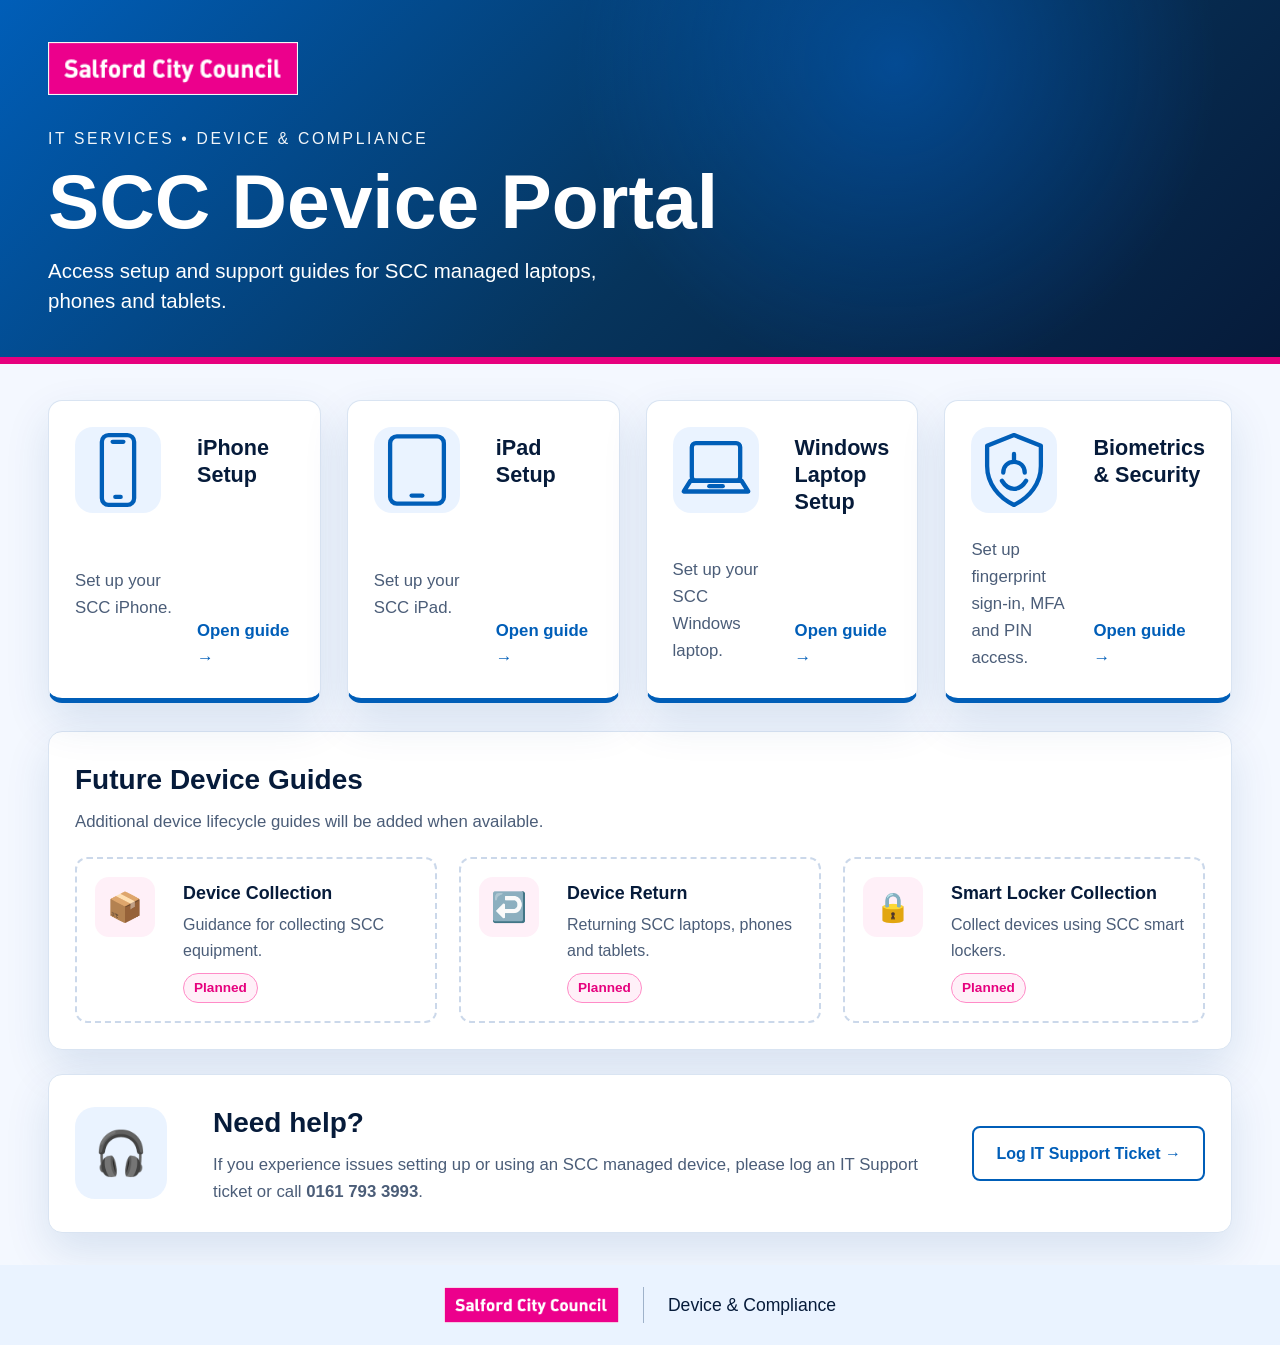
==== commit e51eeeea: "Update index.html" ====
--- a/index.html
+++ b/index.html
@@ -23,8 +23,9 @@
   <main class="wrap">
 <section class="guide-grid" aria-label="Available device guides">
   <a class="guide-card" href="iphone/">
-    <div class="icon">📱</div>
-    <div>
+    <div class="icon">
+  <img src="images/icons/iphone.svg" alt="" />
+</div>
       <h2>iPhone Setup</h2>
       <p>Set up your SCC iPhone.</p>
       <span>Open guide →</span>
@@ -32,8 +33,9 @@
   </a>
 
   <a class="guide-card" href="ipad/">
-    <div class="icon">📲</div>
-    <div>
+    <div class="icon">
+  <img src="images/icons/ipad.svg" alt="" />
+</div>
       <h2>iPad Setup</h2>
       <p>Set up your SCC iPad.</p>
       <span>Open guide →</span>
@@ -41,8 +43,9 @@
   </a>
 
   <a class="guide-card" href="windows/">
-    <div class="icon">💻</div>
-    <div>
+    <div class="icon">
+  <img src="images/icons/laptop.svg" alt="" />
+</div>
       <h2>Windows Laptop Setup</h2>
       <p>Set up your SCC Windows laptop.</p>
       <span>Open guide →</span>
@@ -50,8 +53,9 @@
   </a>
 
   <a class="guide-card" href="biometric/">
-    <div class="icon">🔐</div>
-    <div>
+    <div class="icon">
+  <img src="images/icons/security.svg" alt="" />
+</div>
       <h2>Biometrics & Security</h2>
       <p>Set up fingerprint sign-in, MFA and PIN access.</p>
       <span>Open guide →</span>
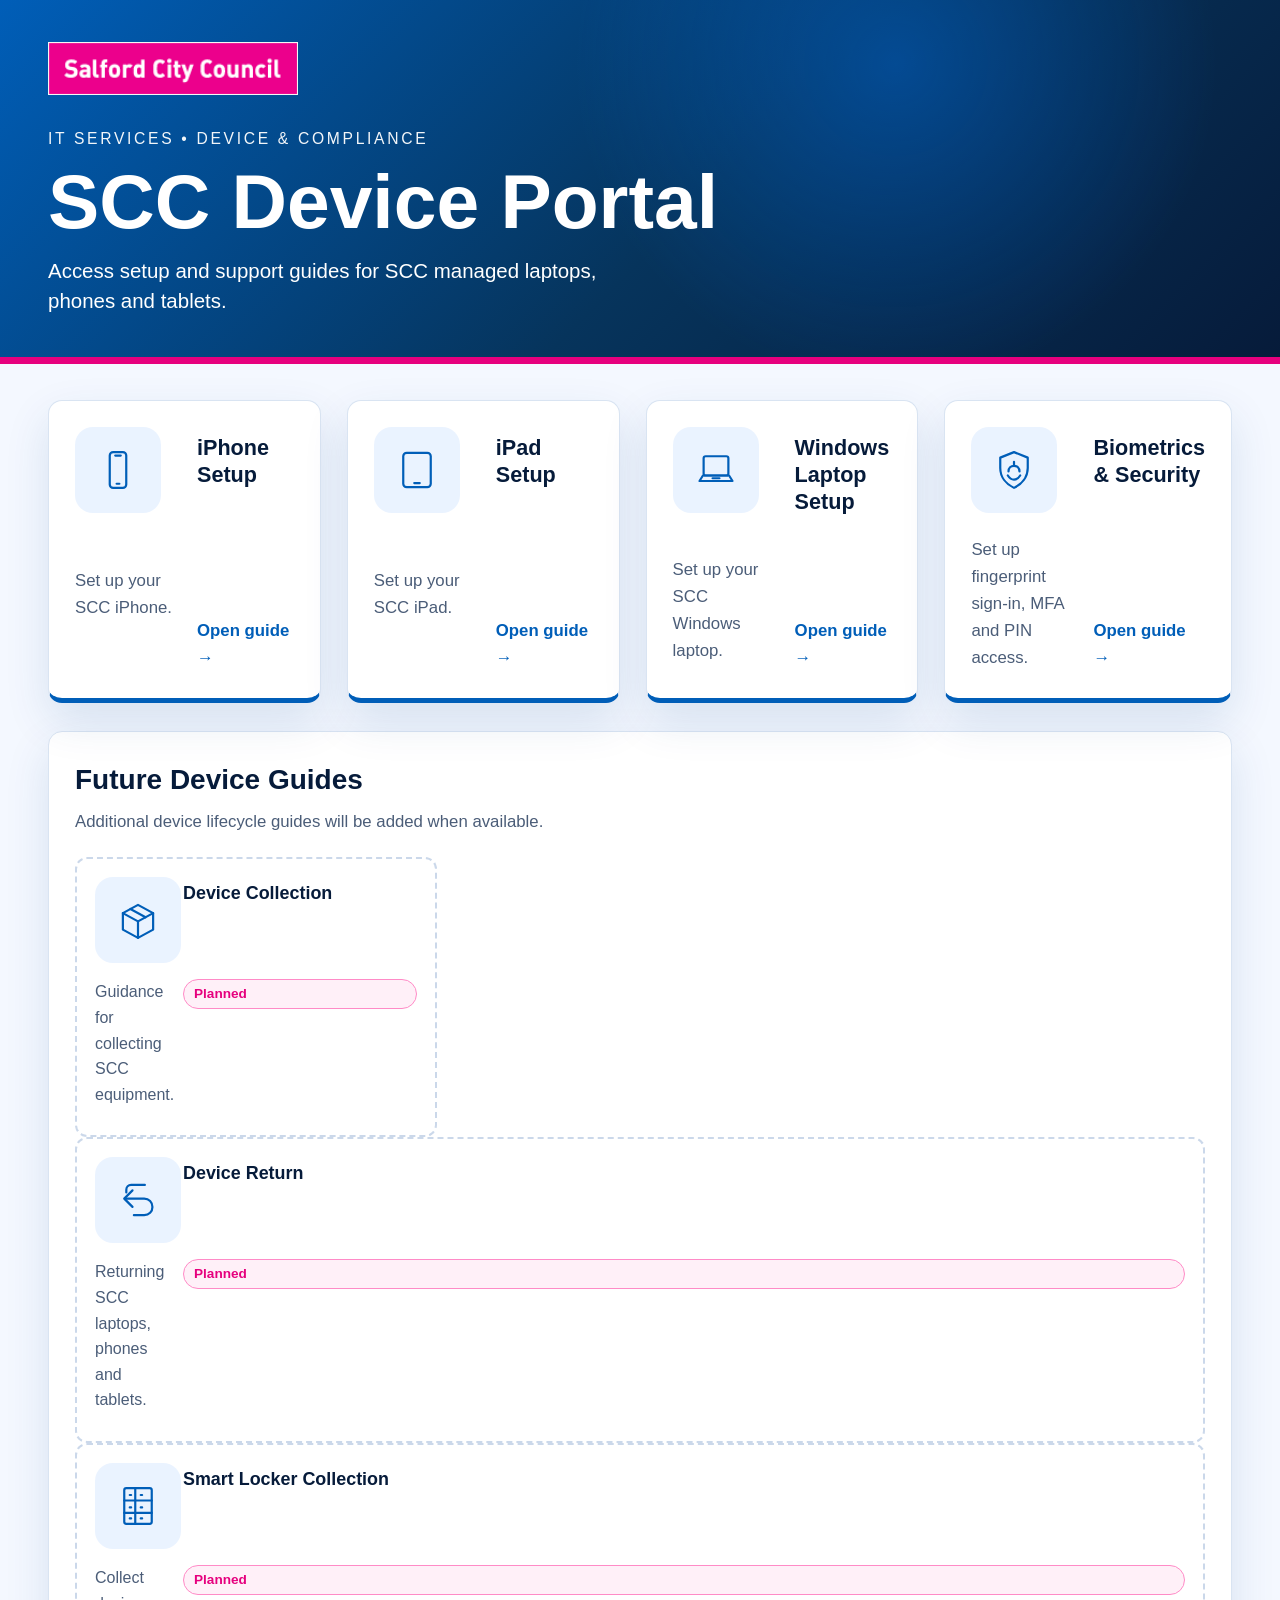
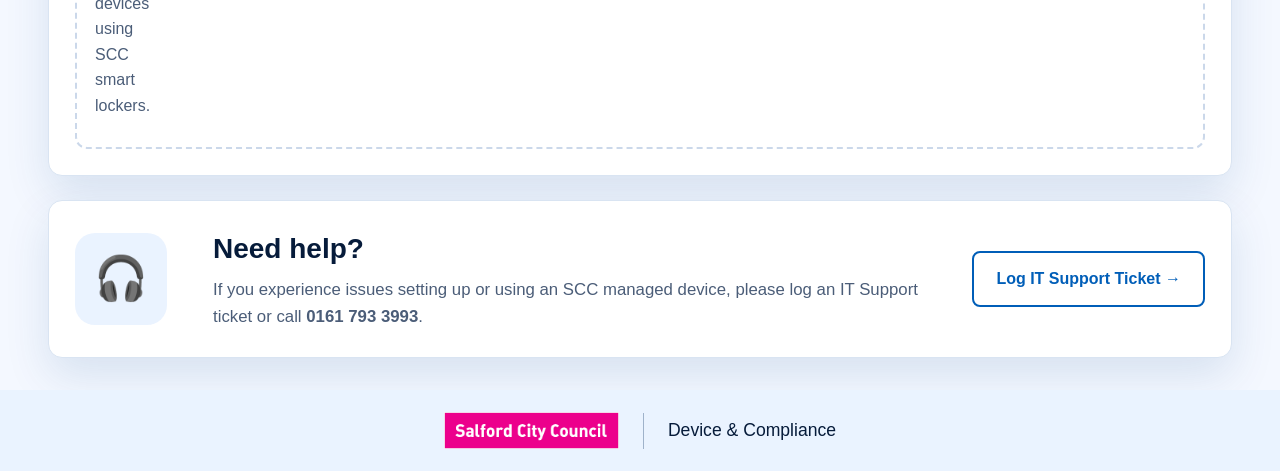
==== commit 644274be: "Update index.html" ====
--- a/index.html
+++ b/index.html
@@ -68,8 +68,9 @@
 
       <div class="future-grid">
         <div class="future-card">
-          <div class="future-icon">📦</div>
-          <div>
+         <div class="icon">
+  <img src="images/icons/collection.svg" alt="Device Collection" />
+</div>
             <h3>Device Collection</h3>
             <p>Guidance for collecting SCC equipment.</p>
             <span>Planned</span>
@@ -77,8 +78,9 @@
         </div>
 
         <div class="future-card">
-          <div class="future-icon">↩️</div>
-          <div>
+         <div class="icon">
+  <img src="images/icons/return.svg" alt="Device Return" />
+</div>
             <h3>Device Return</h3>
             <p>Returning SCC laptops, phones and tablets.</p>
             <span>Planned</span>
@@ -86,8 +88,9 @@
         </div>
 
         <div class="future-card">
-          <div class="future-icon">🔒</div>
-          <div>
+          <div class="icon">
+  <img src="images/icons/locker.svg" alt="Smart Locker" />
+</div>
             <h3>Smart Locker Collection</h3>
             <p>Collect devices using SCC smart lockers.</p>
             <span>Planned</span>
--- a/style.css
+++ b/style.css
@@ -122,6 +122,14 @@
   font-size:2.6rem;
 }
 
+.icon img,
+.future-icon img,
+.help-icon img {
+  width: 44px;
+  height: 44px;
+  object-fit: contain;
+}
+
 .guide-card>div:last-child{
   display:flex;
   flex-direction:column;
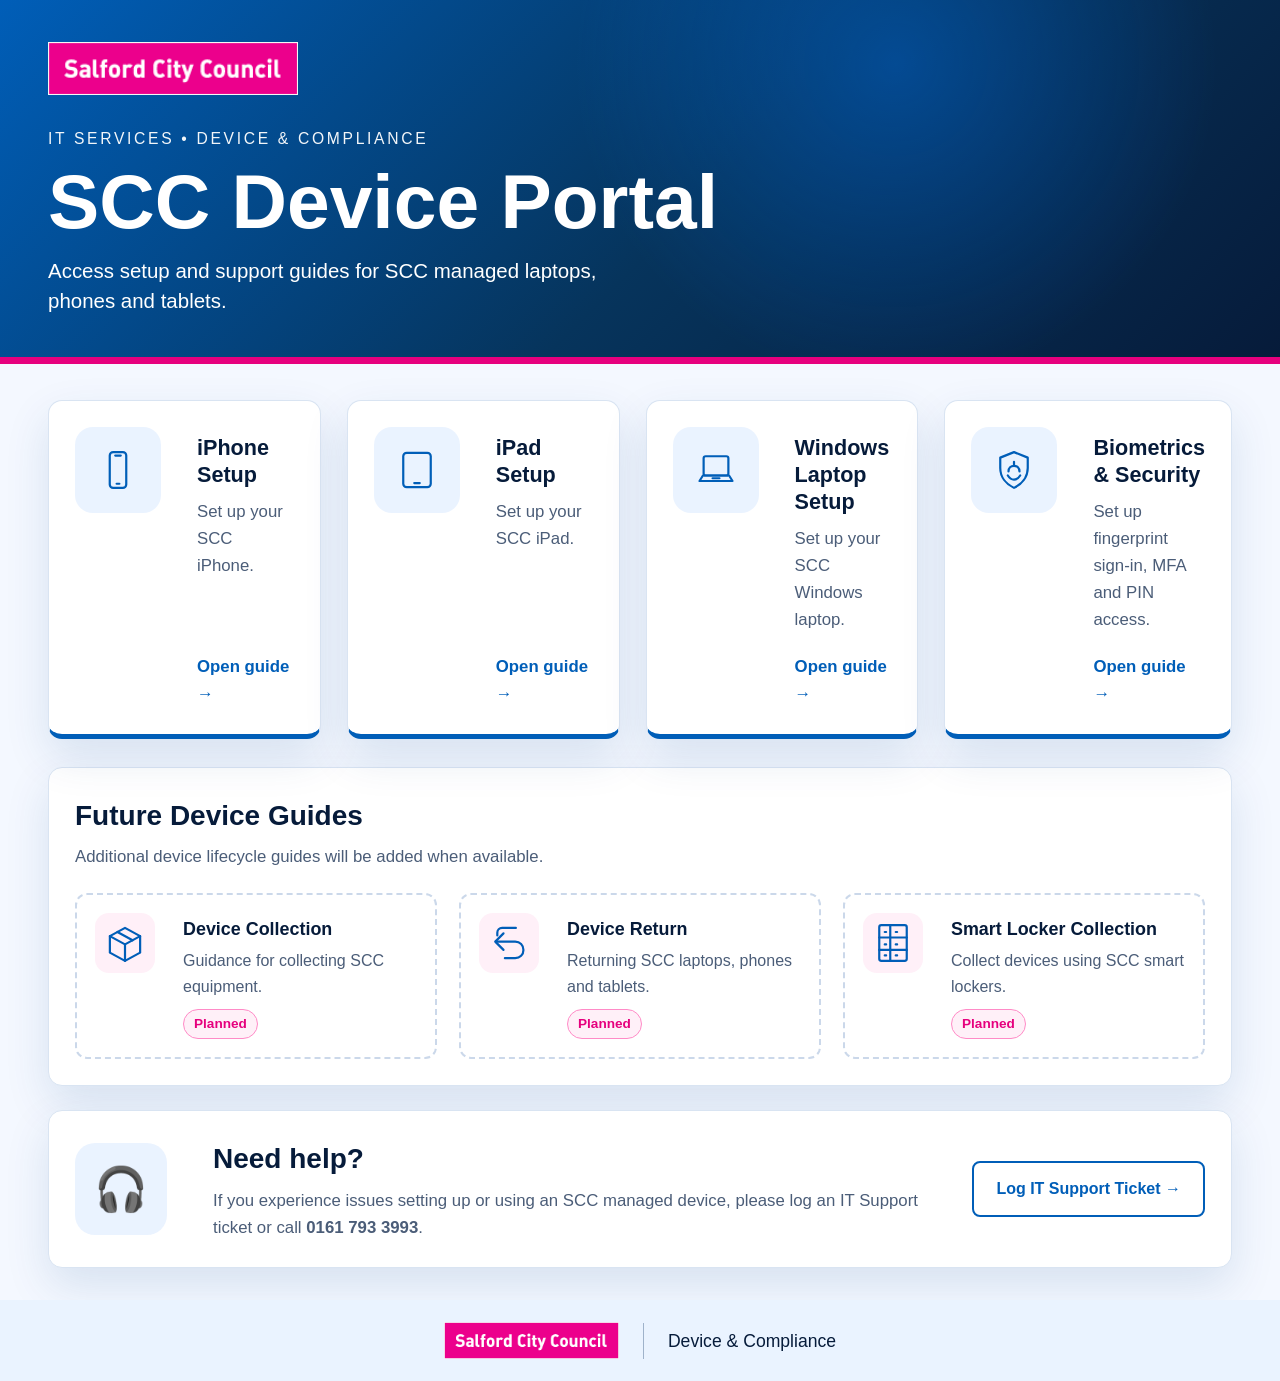
==== commit 57c02d42: "Fix HTML formatting and update content" ====
--- a/index.html
+++ b/index.html
@@ -16,61 +16,72 @@
         <h1>SCC Device Portal</h1>
         <p class="lead">Access setup and support guides for SCC managed laptops, phones and tablets.</p>
       </div>
+    </div>
   </header>
 
   <div class="magenta-line"></div>
 
   <main class="wrap">
-<section class="guide-grid" aria-label="Available device guides">
-  <a class="guide-card" href="iphone/">
-    <div class="icon">
-  <img src="images/icons/iphone.svg" alt="" />
-</div>
-      <h2>iPhone Setup</h2>
-      <p>Set up your SCC iPhone.</p>
-      <span>Open guide →</span>
-    </div>
-  </a>
 
-  <a class="guide-card" href="ipad/">
-    <div class="icon">
-  <img src="images/icons/ipad.svg" alt="" />
-</div>
-      <h2>iPad Setup</h2>
-      <p>Set up your SCC iPad.</p>
-      <span>Open guide →</span>
-    </div>
-  </a>
+    <section class="guide-grid" aria-label="Available device guides">
 
-  <a class="guide-card" href="windows/">
-    <div class="icon">
-  <img src="images/icons/laptop.svg" alt="" />
-</div>
-      <h2>Windows Laptop Setup</h2>
-      <p>Set up your SCC Windows laptop.</p>
-      <span>Open guide →</span>
-    </div>
-  </a>
+      <a class="guide-card" href="iphone/">
+        <div class="icon">
+          <img src="images/icons/iphone.svg" alt="iPhone setup" />
+        </div>
+        <div>
+          <h2>iPhone Setup</h2>
+          <p>Set up your SCC iPhone.</p>
+          <span>Open guide →</span>
+        </div>
+      </a>
 
-  <a class="guide-card" href="biometric/">
-    <div class="icon">
-  <img src="images/icons/security.svg" alt="" />
-</div>
-      <h2>Biometrics & Security</h2>
-      <p>Set up fingerprint sign-in, MFA and PIN access.</p>
-      <span>Open guide →</span>
-    </div>
-  </a>
-</section>
+      <a class="guide-card" href="ipad/">
+        <div class="icon">
+          <img src="images/icons/ipad.svg" alt="iPad setup" />
+        </div>
+        <div>
+          <h2>iPad Setup</h2>
+          <p>Set up your SCC iPad.</p>
+          <span>Open guide →</span>
+        </div>
+      </a>
+
+      <a class="guide-card" href="windows/">
+        <div class="icon">
+          <img src="images/icons/laptop.svg" alt="Windows laptop setup" />
+        </div>
+        <div>
+          <h2>Windows Laptop Setup</h2>
+          <p>Set up your SCC Windows laptop.</p>
+          <span>Open guide →</span>
+        </div>
+      </a>
+
+      <a class="guide-card" href="biometric/">
+        <div class="icon">
+          <img src="images/icons/security.svg" alt="Biometrics and security" />
+        </div>
+        <div>
+          <h2>Biometrics & Security</h2>
+          <p>Set up fingerprint sign-in, MFA and PIN access.</p>
+          <span>Open guide →</span>
+        </div>
+      </a>
+
+    </section>
+
     <section class="future-section">
       <h2>Future Device Guides</h2>
       <p>Additional device lifecycle guides will be added when available.</p>
 
       <div class="future-grid">
+
         <div class="future-card">
-         <div class="icon">
-  <img src="images/icons/collection.svg" alt="Device Collection" />
-</div>
+          <div class="future-icon">
+            <img src="images/icons/collection.svg" alt="Device collection" />
+          </div>
+          <div>
             <h3>Device Collection</h3>
             <p>Guidance for collecting SCC equipment.</p>
             <span>Planned</span>
@@ -78,9 +89,10 @@
         </div>
 
         <div class="future-card">
-         <div class="icon">
-  <img src="images/icons/return.svg" alt="Device Return" />
-</div>
+          <div class="future-icon">
+            <img src="images/icons/return.svg" alt="Device return" />
+          </div>
+          <div>
             <h3>Device Return</h3>
             <p>Returning SCC laptops, phones and tablets.</p>
             <span>Planned</span>
@@ -88,30 +100,33 @@
         </div>
 
         <div class="future-card">
-          <div class="icon">
-  <img src="images/icons/locker.svg" alt="Smart Locker" />
-</div>
+          <div class="future-icon">
+            <img src="images/icons/locker.svg" alt="Smart locker collection" />
+          </div>
+          <div>
             <h3>Smart Locker Collection</h3>
             <p>Collect devices using SCC smart lockers.</p>
             <span>Planned</span>
           </div>
         </div>
+
       </div>
     </section>
 
     <section class="help-card">
-  <div class="help-icon">🎧</div>
-  <div>
-    <h2>Need help?</h2>
-    <p>
-      If you experience issues setting up or using an SCC managed device,
-      please log an IT Support ticket or call <strong>0161 793 3993</strong>.
-    </p>
-  </div>
-  <a class="support-button" href="https://myrubix.salford.gov.uk">
-    Log IT Support Ticket →
-  </a>
-</section>
+      <div class="help-icon">🎧</div>
+      <div>
+        <h2>Need help?</h2>
+        <p>
+          If you experience issues setting up or using an SCC managed device,
+          please log an IT Support ticket or call <strong>0161 793 3993</strong>.
+        </p>
+      </div>
+      <a class="support-button" href="https://myrubix.salford.gov.uk">
+        Log IT Support Ticket →
+      </a>
+    </section>
+
   </main>
 
   <footer class="footer">
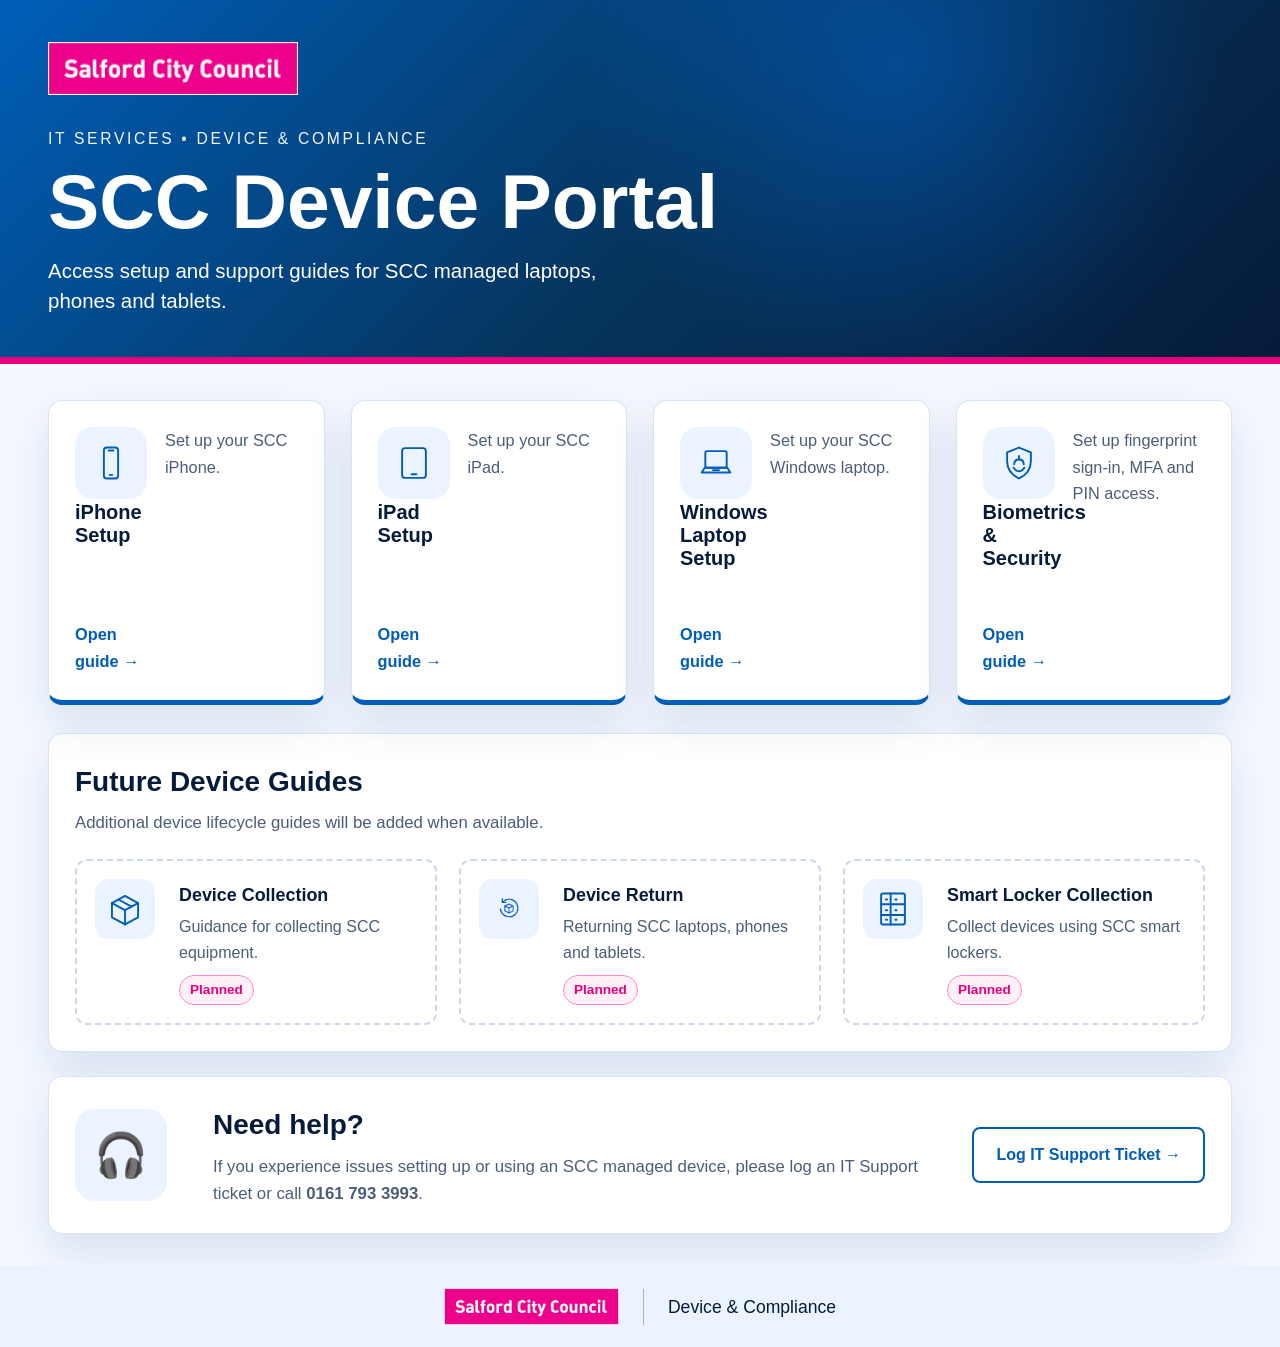
==== commit 14447b31: "Update index.html" ====
--- a/index.html
+++ b/index.html
@@ -10,7 +10,7 @@
 <body>
   <header class="hero">
     <div class="wrap hero-inner">
-      <div class="hero-copy">
+      <div>
         <img class="scc-logo" src="images/scc-logo.png" alt="Salford City Council" />
         <p class="eyebrow">IT Services • Device & Compliance</p>
         <h1>SCC Device Portal</h1>
@@ -26,47 +26,47 @@
     <section class="guide-grid" aria-label="Available device guides">
 
       <a class="guide-card" href="iphone/">
-        <div class="icon">
-          <img src="images/icons/iphone.svg" alt="iPhone setup" />
+        <div class="card-header">
+          <div class="icon">
+            <img src="images/icons/iphone.svg" alt="" />
+          </div>
+          <h2>iPhone Setup</h2>
         </div>
-        <div>
-          <h2>iPhone Setup</h2>
-          <p>Set up your SCC iPhone.</p>
-          <span>Open guide →</span>
-        </div>
+        <p>Set up your SCC iPhone.</p>
+        <span>Open guide →</span>
       </a>
 
       <a class="guide-card" href="ipad/">
-        <div class="icon">
-          <img src="images/icons/ipad.svg" alt="iPad setup" />
+        <div class="card-header">
+          <div class="icon">
+            <img src="images/icons/ipad.svg" alt="" />
+          </div>
+          <h2>iPad Setup</h2>
         </div>
-        <div>
-          <h2>iPad Setup</h2>
-          <p>Set up your SCC iPad.</p>
-          <span>Open guide →</span>
-        </div>
+        <p>Set up your SCC iPad.</p>
+        <span>Open guide →</span>
       </a>
 
       <a class="guide-card" href="windows/">
-        <div class="icon">
-          <img src="images/icons/laptop.svg" alt="Windows laptop setup" />
+        <div class="card-header">
+          <div class="icon">
+            <img src="images/icons/laptop.svg" alt="" />
+          </div>
+          <h2>Windows Laptop Setup</h2>
         </div>
-        <div>
-          <h2>Windows Laptop Setup</h2>
-          <p>Set up your SCC Windows laptop.</p>
-          <span>Open guide →</span>
-        </div>
+        <p>Set up your SCC Windows laptop.</p>
+        <span>Open guide →</span>
       </a>
 
       <a class="guide-card" href="biometric/">
-        <div class="icon">
-          <img src="images/icons/security.svg" alt="Biometrics and security" />
+        <div class="card-header">
+          <div class="icon">
+            <img src="images/icons/security.svg" alt="" />
+          </div>
+          <h2>Biometrics & Security</h2>
         </div>
-        <div>
-          <h2>Biometrics & Security</h2>
-          <p>Set up fingerprint sign-in, MFA and PIN access.</p>
-          <span>Open guide →</span>
-        </div>
+        <p>Set up fingerprint sign-in, MFA and PIN access.</p>
+        <span>Open guide →</span>
       </a>
 
     </section>
@@ -79,7 +79,7 @@
 
         <div class="future-card">
           <div class="future-icon">
-            <img src="images/icons/collection.svg" alt="Device collection" />
+            <img src="images/icons/collection.svg" alt="" />
           </div>
           <div>
             <h3>Device Collection</h3>
@@ -90,7 +90,7 @@
 
         <div class="future-card">
           <div class="future-icon">
-            <img src="images/icons/return.svg" alt="Device return" />
+            <img src="images/icons/return.svg" alt="" />
           </div>
           <div>
             <h3>Device Return</h3>
@@ -101,7 +101,7 @@
 
         <div class="future-card">
           <div class="future-icon">
-            <img src="images/icons/locker.svg" alt="Smart locker collection" />
+            <img src="images/icons/locker.svg" alt="" />
           </div>
           <div>
             <h3>Smart Locker Collection</h3>
@@ -117,14 +117,9 @@
       <div class="help-icon">🎧</div>
       <div>
         <h2>Need help?</h2>
-        <p>
-          If you experience issues setting up or using an SCC managed device,
-          please log an IT Support ticket or call <strong>0161 793 3993</strong>.
-        </p>
+        <p>If you experience issues setting up or using an SCC managed device, please log an IT Support ticket or call <strong>0161 793 3993</strong>.</p>
       </div>
-      <a class="support-button" href="https://myrubix.salford.gov.uk">
-        Log IT Support Ticket →
-      </a>
+      <a class="support-button" href="https://myrubix.salford.gov.uk">Log IT Support Ticket →</a>
     </section>
 
   </main>
--- a/style.css
+++ b/style.css
@@ -30,360 +30,365 @@
 
 .hero {
   background:
-    radial-gradient(circle at 70% 18%, rgba(0,120,255,.35), transparent 34%),
-    linear-gradient(135deg,#005eb8 0%,#06345c 55%,#061b3a 100%);
-  color:#fff;
-  padding:42px 0;
-  position:relative;
-  overflow:hidden;
-}
-
-.hero-inner{
-  min-height:270px;
-  display:flex;
-  align-items:center;
-}
-
-.scc-logo{
-  width:250px;
-  max-width:85%;
-  margin-bottom:24px;
-}
-
-.eyebrow{
-  margin:0 0 12px;
-  text-transform:uppercase;
-  letter-spacing:.17em;
-  font-size:.98rem;
-  opacity:.95;
-}
-
-.hero h1{
-  margin:0 0 16px;
-  font-size:clamp(3.8rem,6vw,5.6rem);
-  line-height:1;
-  font-weight:800;
-}
-
-.lead{
-  margin:0;
-  max-width:620px;
-  font-size:1.28rem;
-  line-height:1.45;
-}
-
-.magenta-line{
-  height:7px;
-  background:var(--magenta);
-}
-
-main.wrap{
-  padding-top:36px;
-}
-
-/* ---------------- GUIDE CARDS ---------------- */
-
-.guide-grid{
-  display:grid;
-  grid-template-columns:repeat(4,1fr);
-  gap:26px;
-  margin:0 0 28px;
-}
-
-.guide-card{
-  background:var(--panel);
-  border:1px solid var(--border);
-  border-bottom:5px solid var(--blue);
-  border-radius:14px;
-  min-height:200px;
-  padding:26px;
-  display:grid;
-  grid-template-columns:98px 1fr;
-  gap:24px;
-  text-decoration:none;
-  color:inherit;
-  box-shadow:var(--shadow);
-  transition:.22s;
-}
-
-.guide-card:hover{
-  transform:translateY(-6px);
-  box-shadow:0 26px 60px rgba(0,64,128,.2);
-  border-color:var(--blue);
-}
-
-.icon{
-  width:86px;
-  height:86px;
-  border-radius:18px;
-  background:#eaf3ff;
-  display:grid;
-  place-items:center;
-  font-size:2.6rem;
-}
-
-.icon img,
-.future-icon img,
-.help-icon img {
-  width: 44px;
-  height: 44px;
+    radial-gradient(circle at 70% 18%, rgba(0, 120, 255, 0.35), transparent 34%),
+    linear-gradient(135deg, #005eb8 0%, #06345c 55%, #061b3a 100%);
+  color: #fff;
+  padding: 42px 0;
+  overflow: hidden;
+}
+
+.hero-inner {
+  min-height: 270px;
+  display: flex;
+  align-items: center;
+}
+
+.scc-logo {
+  width: 250px;
+  max-width: 85%;
+  margin-bottom: 24px;
+}
+
+.eyebrow {
+  margin: 0 0 12px;
+  text-transform: uppercase;
+  letter-spacing: 0.17em;
+  font-size: 0.98rem;
+  opacity: 0.95;
+}
+
+.hero h1 {
+  margin: 0 0 16px;
+  font-size: clamp(3.8rem, 6vw, 5.6rem);
+  line-height: 1;
+  font-weight: 800;
+}
+
+.lead {
+  margin: 0;
+  max-width: 620px;
+  font-size: 1.28rem;
+  line-height: 1.45;
+}
+
+.magenta-line {
+  height: 7px;
+  background: var(--magenta);
+}
+
+main.wrap {
+  padding-top: 36px;
+}
+
+/* Main guide cards */
+
+.guide-grid {
+  display: grid;
+  grid-template-columns: repeat(4, 1fr);
+  gap: 26px;
+  margin: 0 0 28px;
+}
+
+.guide-card {
+  background: var(--panel);
+  border: 1px solid var(--border);
+  border-bottom: 5px solid var(--blue);
+  border-radius: 14px;
+  min-height: 235px;
+  padding: 26px;
+  display: grid;
+  grid-template-columns: 72px 1fr;
+  gap: 18px;
+  text-decoration: none;
+  color: inherit;
+  box-shadow: var(--shadow);
+  transition: transform 0.22s ease, box-shadow 0.22s ease, border-color 0.22s ease;
+}
+
+.guide-card:hover {
+  transform: translateY(-6px);
+  box-shadow: 0 26px 60px rgba(0, 64, 128, 0.2);
+  border-color: var(--blue);
+}
+
+.icon {
+  width: 72px;
+  height: 72px;
+  border-radius: 18px;
+  background: #eaf3ff;
+  display: grid;
+  place-items: center;
+}
+
+.icon img {
+  width: 38px;
+  height: 38px;
   object-fit: contain;
 }
 
-.guide-card>div:last-child{
-  display:flex;
-  flex-direction:column;
-  height:100%;
-}
-
-.guide-card h2{
-  margin:8px 0 10px;
-  font-size:1.35rem;
-  line-height:1.25;
-}
-
-.guide-card p{
-  margin:0;
-  color:var(--muted);
-  font-size:1.05rem;
-}
-
-.guide-card span{
-  margin-top:auto;
-  padding-top:20px;
-  color:var(--blue);
-  font-weight:700;
-  font-size:1.05rem;
-}
-
-/* ---------------- FUTURE GUIDES ---------------- */
+.guide-card > div:last-child {
+  display: flex;
+  flex-direction: column;
+  justify-content: space-between;
+  height: 100%;
+}
+
+.guide-card h2 {
+  margin: 2px 0 12px;
+  font-size: 1.25rem;
+  line-height: 1.15;
+  min-height: 72px;
+}
+
+.guide-card p {
+  margin: 0;
+  color: var(--muted);
+  font-size: 1.02rem;
+}
+
+.guide-card span {
+  margin-top: auto;
+  padding-top: 18px;
+  color: var(--blue);
+  font-weight: 700;
+  font-size: 1.02rem;
+}
+
+/* Future guide section */
 
 .future-section,
-.help-card{
-  background:var(--panel);
-  border:1px solid var(--border);
-  border-radius:14px;
-  box-shadow:var(--shadow);
-}
-
-.future-section{
-  padding:26px;
-  margin-bottom:24px;
+.help-card {
+  background: var(--panel);
+  border: 1px solid var(--border);
+  border-radius: 14px;
+  box-shadow: var(--shadow);
+}
+
+.future-section {
+  padding: 26px;
+  margin-bottom: 24px;
 }
 
 .future-section h2,
-.help-card h2{
-  margin:0 0 6px;
-  font-size:1.75rem;
-}
-
-.future-section>p,
-.help-card p{
-  margin:0;
-  color:var(--muted);
-  font-size:1.05rem;
-}
-
-.future-grid{
-  display:grid;
-  grid-template-columns:repeat(3,1fr);
-  gap:22px;
-  margin-top:22px;
-}
-
-.future-card{
-  border:2px dashed #cbd8ea;
-  border-radius:12px;
-  padding:18px;
-  display:grid;
-  grid-template-columns:72px 1fr;
-  gap:16px;
-  align-items:start;
-}
-
-.future-icon{
-  width:60px;
-  height:60px;
-  border-radius:14px;
-  background:#fff0f8;
-  color:var(--magenta);
-  display:grid;
-  place-items:center;
-  font-size:1.8rem;
-}
-
-.future-card h3{
-  margin:2px 0 4px;
-  font-size:1.12rem;
-}
-
-.future-card p{
-  margin:0 0 10px;
-  color:var(--muted);
-}
-
-.future-card span{
-  display:inline-block;
-  padding:3px 10px;
-  border:1px solid #ff8bc7;
-  border-radius:999px;
-  background:#fff0f8;
-  color:var(--magenta);
-  font-size:.85rem;
-  font-weight:700;
-}
-
-/* ---------------- HELP ---------------- */
-
-.help-card{
-  padding:26px;
-  display:grid;
-  grid-template-columns:110px 1fr auto;
-  gap:28px;
-  align-items:center;
-  margin-bottom:32px;
-}
-
-.help-icon{
-  width:92px;
-  height:92px;
-  border-radius:20px;
-  background:#eaf3ff;
-  display:grid;
-  place-items:center;
-  font-size:2.7rem;
-}
-
-.support-button{
-  border:2px solid var(--blue);
-  color:var(--blue);
-  text-decoration:none;
-  font-weight:700;
-  padding:13px 22px;
-  border-radius:8px;
-  white-space:nowrap;
-  text-align:center;
-  transition:.2s;
-}
-
-.support-button:hover{
-  background:var(--blue);
-  color:#fff;
-}
-
-/* ---------------- FOOTER ---------------- */
-
-.footer{
-  background:#eaf3ff;
-  padding:22px 0;
-}
-
-.footer-inner{
-  width:min(560px,calc(100% - 32px));
-  margin:0 auto;
-  display:flex;
-  align-items:center;
-  justify-content:center;
-  gap:24px;
-}
-
-.footer img{
-  width:175px;
-}
-
-.footer span{
-  width:1px;
-  height:36px;
-  background:#9fb2ca;
-}
-
-.footer p{
-  margin:0;
-  font-size:1.1rem;
-}
-
-/* ---------------- RESPONSIVE ---------------- */
-
-@media (max-width:1200px){
-
-  .wrap{
-    width:min(1000px,calc(100% - 48px));
-  }
-
-  .guide-grid{
-    grid-template-columns:repeat(2,1fr);
-  }
-
-}
-
-@media (max-width:1050px){
-
-  .future-grid{
-    grid-template-columns:1fr;
-  }
-
-  .help-card{
-    grid-template-columns:80px 1fr;
-  }
-
-  .support-button{
-    grid-column:1/-1;
-    text-align:center;
-  }
-
-}
-
-@media (max-width:560px){
-
-  .wrap{
-    width:calc(100% - 28px);
-  }
-
-  .hero{
-    padding:30px 0 38px;
-  }
-
-  .scc-logo{
-    width:210px;
-    margin-bottom:22px;
-  }
-
-  .hero h1{
-    font-size:3rem;
-  }
-
-  .lead{
-    font-size:1.1rem;
-  }
-
-  main.wrap{
-    padding-top:24px;
-  }
-
-  .guide-grid{
-    grid-template-columns:1fr;
+.help-card h2 {
+  margin: 0 0 6px;
+  font-size: 1.75rem;
+}
+
+.future-section > p,
+.help-card p {
+  margin: 0;
+  color: var(--muted);
+  font-size: 1.05rem;
+}
+
+.future-grid {
+  display: grid;
+  grid-template-columns: repeat(3, 1fr);
+  gap: 22px;
+  margin-top: 22px;
+}
+
+.future-card {
+  border: 2px dashed #cbd8ea;
+  border-radius: 12px;
+  padding: 18px;
+  display: grid;
+  grid-template-columns: 68px 1fr;
+  gap: 16px;
+  align-items: start;
+}
+
+.future-icon {
+  width: 60px;
+  height: 60px;
+  border-radius: 14px;
+  background: #eaf3ff;
+  display: grid;
+  place-items: center;
+}
+
+.future-icon img {
+  width: 38px;
+  height: 38px;
+  object-fit: contain;
+}
+
+.future-card h3 {
+  margin: 2px 0 4px;
+  font-size: 1.12rem;
+}
+
+.future-card p {
+  margin: 0 0 10px;
+  color: var(--muted);
+}
+
+.future-card span {
+  display: inline-block;
+  width: fit-content;
+  padding: 3px 10px;
+  border: 1px solid #ff8bc7;
+  border-radius: 999px;
+  background: #fff0f8;
+  color: var(--magenta);
+  font-size: 0.85rem;
+  font-weight: 700;
+}
+
+/* Help card */
+
+.help-card {
+  padding: 26px;
+  display: grid;
+  grid-template-columns: 110px 1fr auto;
+  gap: 28px;
+  align-items: center;
+  margin-bottom: 32px;
+}
+
+.help-icon {
+  width: 92px;
+  height: 92px;
+  border-radius: 20px;
+  background: #eaf3ff;
+  display: grid;
+  place-items: center;
+  font-size: 2.7rem;
+}
+
+.support-button {
+  border: 2px solid var(--blue);
+  color: var(--blue);
+  text-decoration: none;
+  font-weight: 700;
+  padding: 13px 22px;
+  border-radius: 8px;
+  white-space: nowrap;
+  text-align: center;
+  transition: background 0.2s ease, color 0.2s ease;
+}
+
+.support-button:hover {
+  background: var(--blue);
+  color: #fff;
+}
+
+/* Footer */
+
+.footer {
+  background: #eaf3ff;
+  padding: 22px 0;
+}
+
+.footer-inner {
+  width: min(560px, calc(100% - 32px));
+  margin: 0 auto;
+  display: flex;
+  align-items: center;
+  justify-content: center;
+  gap: 24px;
+}
+
+.footer img {
+  width: 175px;
+}
+
+.footer span {
+  width: 1px;
+  height: 36px;
+  background: #9fb2ca;
+}
+
+.footer p {
+  margin: 0;
+  font-size: 1.1rem;
+}
+
+/* Responsive */
+
+@media (max-width: 1250px) {
+  .guide-grid {
+    grid-template-columns: repeat(2, 1fr);
+  }
+}
+
+@media (max-width: 1050px) {
+  .wrap {
+    width: min(900px, calc(100% - 48px));
+  }
+
+  .future-grid {
+    grid-template-columns: 1fr;
+  }
+
+  .help-card {
+    grid-template-columns: 80px 1fr;
+  }
+
+  .support-button {
+    grid-column: 1 / -1;
+  }
+}
+
+@media (max-width: 680px) {
+  .wrap {
+    width: calc(100% - 28px);
+  }
+
+  .hero {
+    padding: 30px 0 38px;
+  }
+
+  .scc-logo {
+    width: 210px;
+    margin-bottom: 22px;
+  }
+
+  .hero h1 {
+    font-size: 3rem;
+  }
+
+  .lead {
+    font-size: 1.1rem;
+  }
+
+  main.wrap {
+    padding-top: 24px;
+  }
+
+  .guide-grid {
+    grid-template-columns: 1fr;
   }
 
   .guide-card,
-  .future-card{
-    grid-template-columns:1fr;
+  .future-card {
+    grid-template-columns: 1fr;
+  }
+
+  .guide-card h2 {
+    min-height: auto;
   }
 
   .icon,
   .future-icon,
-  .help-icon{
-    width:68px;
-    height:68px;
-    font-size:2rem;
-  }
-
-  .footer-inner{
-    flex-direction:column;
-    gap:12px;
-  }
-
-  .footer span{
-    display:none;
-  }
-
-}
+  .help-icon {
+    width: 68px;
+    height: 68px;
+  }
+
+  .icon img,
+  .future-icon img {
+    width: 36px;
+    height: 36px;
+  }
+
+  .footer-inner {
+    flex-direction: column;
+    gap: 12px;
+  }
+
+  .footer span {
+    display: none;
+  }
+}
